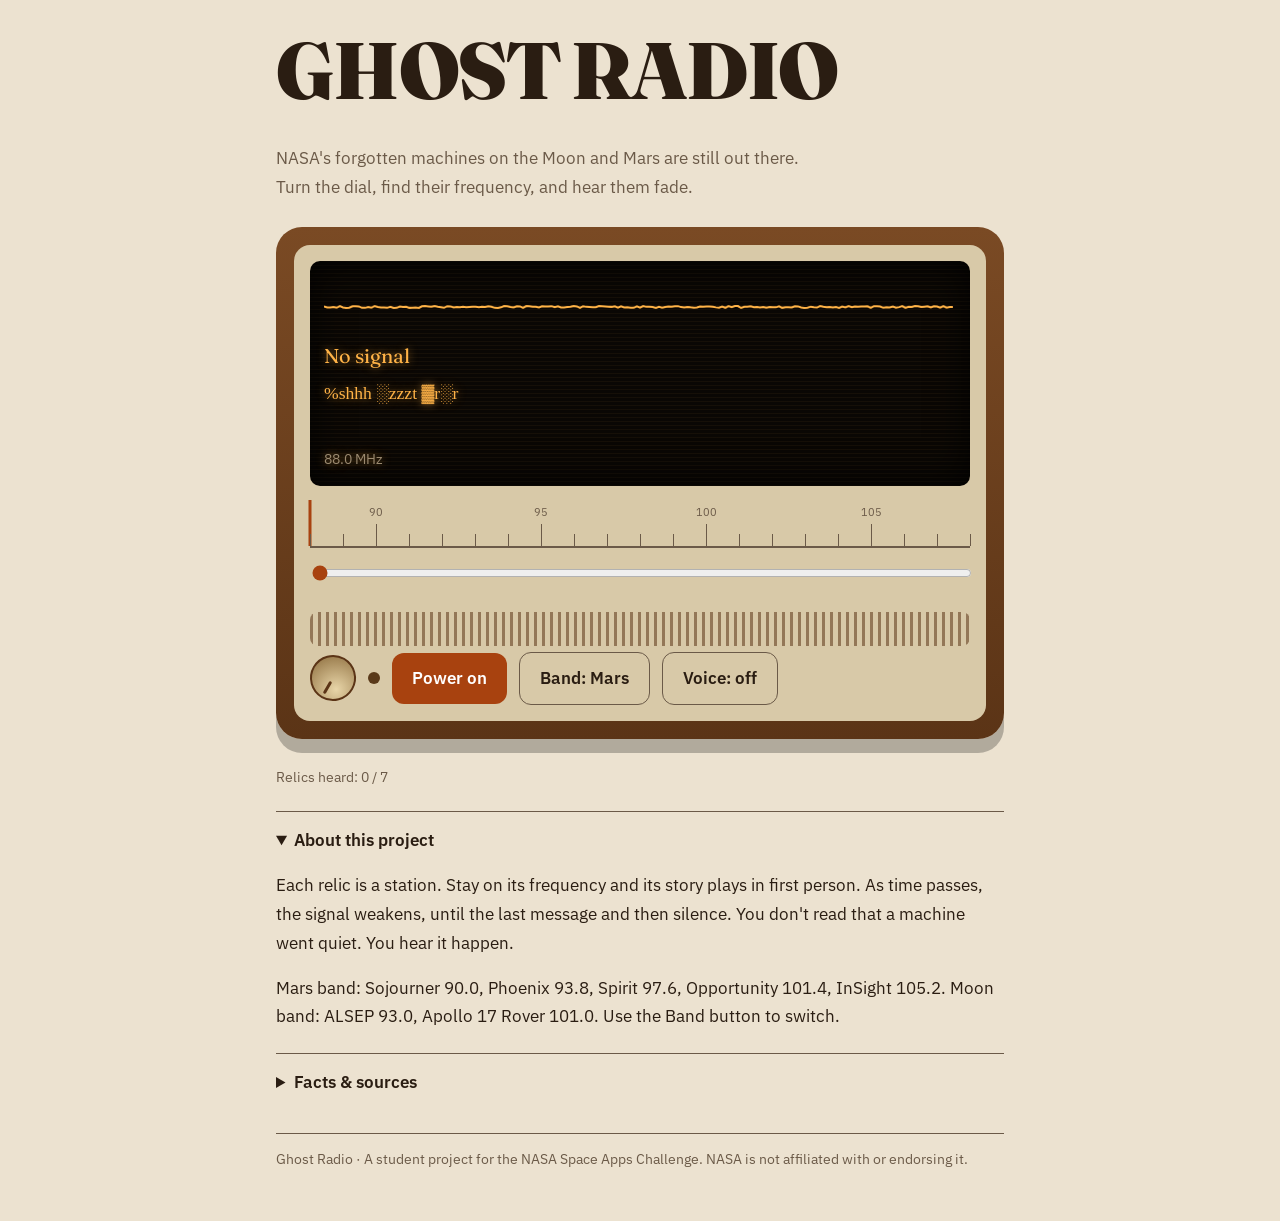
==== ghostradio.html @ b95697f8 "Add files via upload" ====
<!DOCTYPE html>
<html lang="en">
<head>
<meta charset="utf-8">
<meta name="viewport" content="width=device-width, initial-scale=1, viewport-fit=cover">
<title>GHOST RADIO | Abandoned but not Forgotten</title>
<link href="https://fonts.googleapis.com/css2?family=Fraunces:wght@600;900&family=IBM+Plex+Sans:wght@400;600&display=swap" rel="stylesheet">
<style>
:root{--bg:#ece2d0;--wood:#7a4a24;--wood2:#5b3416;--panel:#d8c9a8;--ink:#2a1d12;--dim:#6b5a48;--acc:#a8420f;--scr:#0a0704;--glow:#ffb347;box-sizing:border-box;padding-top:env(safe-area-inset-top,0px);padding-bottom:env(safe-area-inset-bottom,0px)}
@media (prefers-color-scheme:dark){:root:not([data-theme="light"]){--bg:#0d0906;--wood:#4a2b12;--wood2:#2f1a09;--panel:#2a1f14;--ink:#f1e5d0;--dim:#a2907a;--acc:#ff9a4d}}
*{box-sizing:border-box}html{scroll-behavior:smooth}
body{margin:0;background:var(--bg);color:var(--ink);font:400 1.05rem/1.7 'IBM Plex Sans',system-ui,sans-serif}
h1,h2{font-family:Fraunces,Georgia,serif;line-height:1.05;margin:0 0 .4em}
main{max-width:760px;margin:0 auto;padding:28px 16px 50px}
h1{font-size:clamp(2.6rem,10vw,5rem);font-weight:900;letter-spacing:-.02em}
.lead{color:var(--dim);max-width:560px}
.radio{margin:26px 0;background:linear-gradient(var(--wood),var(--wood2));border-radius:26px;padding:18px;box-shadow:0 14px 0 rgba(0,0,0,.25)}
.face{background:var(--panel);border-radius:16px;padding:16px}
.scr{background:repeating-linear-gradient(0deg,rgba(255,179,71,.05) 0 1px,transparent 1px 4px),var(--scr);color:var(--glow);border-radius:10px;padding:14px;min-height:210px;text-shadow:0 0 8px rgba(255,179,71,.55);box-shadow:inset 0 0 40px rgba(0,0,0,.9)}
#rt{transition:filter .25s}
.grille{height:34px;margin-top:12px;border-radius:8px;background:repeating-linear-gradient(90deg,var(--wood2) 0 3px,transparent 3px 8px);opacity:.55}
.knob{width:46px;height:46px;border-radius:50%;background:radial-gradient(circle at 30% 30%,#e8d5a8,#8a6a3a);border:2px solid var(--wood2);position:relative;transition:transform .1s;flex:none}
.knob::after{content:"";position:absolute;left:50%;top:3px;width:3px;height:14px;background:var(--wood2);transform:translateX(-50%);border-radius:2px}
.lamp{width:12px;height:12px;border-radius:50%;background:#5a3a1a;flex:none}
.lamp.on{background:var(--glow);box-shadow:0 0 12px var(--glow)}
canvas{width:100%;height:64px;display:block}
#rn{font-family:Fraunces,serif;font-size:1.25rem;min-height:1.6em}
#rt{font-family:Georgia,serif;font-size:1.1rem;min-height:3.6em;margin:6px 0}
#rm{font-size:.85rem;color:#9b8a70}
.scale{position:relative;margin-top:16px;height:46px;border-bottom:2px solid var(--dim);direction:ltr}
.scale i{position:absolute;bottom:0;width:1px;height:12px;background:var(--dim)}
.scale i.b{height:22px}
.scale span{position:absolute;bottom:24px;transform:translateX(-50%);font-size:.7rem;color:var(--dim)}
#needle{position:absolute;bottom:0;width:3px;height:46px;background:var(--acc);transform:translateX(-50%)}
input[type=range]{width:100%;direction:ltr;accent-color:var(--acc);height:38px;margin-top:6px}
.row{display:flex;gap:12px;align-items:center;flex-wrap:wrap;margin-top:6px}
button{font:inherit;font-weight:600;background:var(--acc);color:#fff;border:0;border-radius:12px;padding:11px 20px;cursor:pointer;min-height:44px}
button.ghost{background:transparent;color:var(--ink);border:1px solid var(--dim)}
:focus-visible{outline:3px solid var(--glow);outline-offset:2px}
#hint{color:var(--dim);font-size:.9rem}
.end{display:none;border:1px solid var(--acc);border-radius:12px;padding:18px;margin:10px 0}
.end h2{font-size:1.5rem;color:var(--acc)}
.end input{width:100%;padding:10px;border-radius:10px;border:1px solid var(--dim);background:var(--bg);color:var(--ink);font:inherit;margin:8px 0}
.prog{color:var(--dim);font-size:.9rem}
#log{margin:8px 0 0;padding-left:18px;color:var(--dim);font-size:.9rem}
details{margin-top:22px;border-top:1px solid var(--dim);padding-top:14px}
summary{cursor:pointer;font-weight:600}
footer{margin-top:36px;color:var(--dim);font-size:.85rem;border-top:1px solid var(--dim);padding-top:14px}
</style>
</head>
<body>
<main>
<h1>GHOST RADIO</h1>
<p class="lead">NASA's forgotten machines on the Moon and Mars are still out there. Turn the dial, find their frequency, and hear them fade.</p>

<div class="radio"><div class="face">
 <div class="scr">
  <canvas id="wave" width="600" height="64" aria-hidden="true"></canvas>
  <div id="rn" aria-live="polite">No signal</div>
  <div id="rt" aria-live="polite">Press power, then turn the dial slowly.</div>
  <div id="rm"></div>
 </div>
 <div class="scale" id="scale" aria-hidden="true"><div id="needle"></div></div>
 <input id="dial" type="range" min="880" max="1080" value="880" aria-label="Tuning dial">
 <div class="grille" aria-hidden="true"></div>
 <div class="row"><div class="knob" id="knob" aria-hidden="true"></div><span class="lamp" id="lamp" aria-hidden="true"></span><button id="pw">Power on</button><button class="ghost" id="bd">Band: Mars</button><button class="ghost" id="vo" aria-pressed="false">Voice: off</button><span id="hint"></span></div>
</div></div>

<div class="end" id="end" aria-live="polite">
 <h2 id="eT"></h2><p id="eS"></p><p><b id="eC"></b></p>
 <label for="msg">Send a signal back. Nobody will answer, but it will be sent.</label>
 <input id="msg" maxlength="80" placeholder="Write a short message">
 <button id="go">Send signal</button>
 <ul id="log"></ul>
</div>
<p class="prog" id="prog">Relics heard: 0 / 7</p>

<details open><summary>About this project</summary>
<p>Each relic is a station. Stay on its frequency and its story plays in first person. As time passes, the signal weakens, until the last message and then silence. You don't read that a machine went quiet. You hear it happen.</p>
<p>Mars band: Sojourner 90.0, Phoenix 93.8, Spirit 97.6, Opportunity 101.4, InSight 105.2. Moon band: ALSEP 93.0, Apollo 17 Rover 101.0. Use the Band button to switch.</p>
</details>
<details><summary>Facts &amp; sources</summary>
<p>Dates are based on NASA/JPL material. The spoken lines are creative first-person retellings, not real recordings. "My battery is low and it's getting dark" is a widely shared poetic paraphrase of Opportunity's final data, not a literal message.</p>
<p><a href="https://science.nasa.gov/mission/mer-opportunity/">Opportunity</a> · <a href="https://science.nasa.gov/mission/mer-spirit/">Spirit</a> · <a href="https://science.nasa.gov/mission/mars-pathfinder/">Pathfinder / Sojourner</a> · <a href="https://science.nasa.gov/mission/mars-phoenix/">Phoenix</a> · <a href="https://www.nasa.gov/missions/insight/nasa-retires-insight-mars-lander-mission-after-years-of-science/">InSight</a></p></details>
<footer>Ghost Radio · A student project for the NASA Space Apps Challenge. NASA is not affiliated with or endorsing it.</footer>
</main>
<script>
const $=id=>document.getElementById(id);
// ===== DATA: edit lines freely, verify facts on NASA sources =====
const ST=[
{b:"moon",f:930,n:"ALSEP · Moon",last:"1977-09-30",lines:["Moon, 1972. Astronauts set me up and walked away.","I listen to moonquakes and measure the Moon's heat.","Year after year, I send my data to Earth.","September 1977. They switched me off. Goodnight."],end:["Switched off: September 30, 1977","The Apollo science stations sent data for years before NASA shut them down."]},
{b:"moon",f:1010,n:"Apollo 17 Rover · Moon",last:"1972-12-14",lab:"Parked for",lines:["Moon, December 1972. I carried two astronauts across the valley.","They drove me hard, and I never broke down.","Now the last footsteps are leaving.","They parked me here for good. I am still facing the sky."],end:["Parked on the Moon: December 1972","Apollo 15, 16 and 17 each left an electric rover on the Moon on purpose."]},
{b:"mars",f:900,n:"Sojourner · Mars",last:"1997-09-27",lines:["Mars, July 1997. I am the first rover. I am small, but I move.","I touched a rock and measured it. Dust is everywhere.","The lander that talks to Earth has stopped answering.","Silence. I am still here."],end:["Last contact: September 27, 1997","Sojourner was the first wheeled rover to explore Mars."]},
{b:"mars",f:938,n:"Phoenix · Mars",last:"2008-11-02",lines:["Mars, May 2008. I landed near the north pole. It is so cold here.","I dug into the soil and found ice under my feet.","The sun is getting low. Winter is coming.","The polar night is here. Goodnight."],end:["Last contact: November 2, 2008","Phoenix studied ice-rich soil in the Martian Arctic."]},
{b:"mars",f:976,n:"Spirit · Mars",last:"2010-03-22",lines:["Mars, January 2004. Landing confirmed. I am awake.","I climbed the Columbia Hills. The view is endless.","My wheel is stuck in soft sand. I keep trying.","Winter is here. I can barely keep warm. Are you there?"],end:["Last contact: March 22, 2010","NASA ended its efforts to contact Spirit in 2011."]},
{b:"mars",f:1014,n:"Opportunity · Mars",last:"2018-06-10",lines:["Mars, January 2004. We landed. I will drive for 90 days.","Year 10. I have driven a marathon. I feel strong.","A great dust storm is covering the sky. The sun is fading.","My battery is low and it's getting dark."],end:["Last contact: June 10, 2018","Planned for 90 days, Opportunity worked for about 14 years."]},
{b:"mars",f:1052,n:"InSight · Mars",last:"2022-12-15",lines:["Mars, November 2018. I am here to listen to the planet.","I felt Mars shake. I heard its heartbeat.","Dust is covering my solar panels.","My power is almost gone. Goodnight."],end:["Last contact: December 2022","NASA retired InSight after it stopped communicating."]}];
let band="mars",ac,ng,on=false,voice=false,sig=0,cs=null,ix=0,tm=null,dead=false;const heard=new Set();
function audio(){ac=new(window.AudioContext||window.webkitAudioContext)();const n=ac.sampleRate*2,b=ac.createBuffer(1,n,ac.sampleRate),d=b.getChannelData(0);for(let i=0;i<n;i++)d[i]=Math.random()*2-1;
 const s=ac.createBufferSource();s.buffer=b;s.loop=true;const f=ac.createBiquadFilter();f.type="bandpass";f.frequency.value=2200;f.Q.value=.4;ng=ac.createGain();ng.gain.value=.2;s.connect(f).connect(ng).connect(ac.destination);s.start()}
function cor(t,p){const g="░▒▓#%?";let o="";for(const c of t)o+=(c!==" "&&Math.random()<p)?g[Math.random()*g.length|0]:c;return o}
function tts(t){if(!window.speechSynthesis)return;speechSynthesis.cancel();const u=new SpeechSynthesisUtterance(t);u.lang="en-US";u.rate=.85;u.pitch=.8;u.volume=Math.min(1,sig);speechSynthesis.speak(u)}
function say(t){if(!voice||sig<.5||!cs)return;try{speechSynthesis.cancel()}catch(e){}if(window._a)_a.pause();
 const key=cs.n.split(" ·")[0].toLowerCase().replace(/[^a-z0-9]+/g,"-");
 let done=0;const fb=()=>{if(!done){done=1;tts(t)}};
 const a=new Audio("audio/"+key+"-"+(ix+1)+".mp3");a.volume=Math.min(1,sig);window._a=a;a.onerror=fb;a.play().catch(fb)}
// dial scale
const sc=$("scale");for(let f=880;f<=1080;f+=10){const i=document.createElement("i");i.style.left=((f-880)/2)+"%";if(f%50===0){i.className="b";const s=document.createElement("span");s.style.left=i.style.left;s.textContent=f/10;sc.appendChild(s)}sc.appendChild(i)}
function tune(){
 const f=+$("dial").value;$("needle").style.left=((f-880)/2)+"%";$("knob").style.transform=`rotate(${(f-880)*1.5-150}deg)`;
 let b=null,bd=1e9;ST.forEach(s=>{if(s.b!==band)return;const d=Math.abs(s.f-f);if(d<bd){bd=d;b=s}});
 sig=dead?0:Math.max(0,1-bd/18);if(window._a)_a.volume=Math.min(1,sig);
 if(ac)ng.gain.setTargetAtTime(dead?0:.02+(1-sig)*.25,ac.currentTime,.05);
 if(dead)return;
 if(sig>.3){
  if(cs!==b){cs=b;ix=0;$("end").style.display="none";clearInterval(tm);tm=setInterval(adv,4800);say(b.lines[0])}
  $("rn").textContent=b.n;$("rt").style.filter=`blur(${((1-sig)*1.4).toFixed(1)}px)`;
  $("rt").textContent=cor(b.lines[ix],Math.min(.95,(1-sig)*1.1+ix/(b.lines.length-1)*.25));
  $("rm").textContent=(f/10).toFixed(1)+" MHz · signal "+Math.round(sig*100)+"%";
 }else{
  if(cs){speechSynthesis&&speechSynthesis.cancel();window._a&&_a.pause()}
  cs=null;clearInterval(tm);$("rt").style.filter="none";$("rn").textContent="No signal";$("rt").textContent=cor("kshhh fzzzt krrr",.2);$("rm").textContent=(f/10).toFixed(1)+" MHz";
 }
}
function adv(){
 if(!cs)return;
 if(ix<cs.lines.length-1){ix++;say(cs.lines[ix]);return}
 clearInterval(tm);const s=cs;
 setTimeout(()=>{if(cs!==s)return;dead=true;speechSynthesis&&speechSynthesis.cancel();
  $("rn").textContent="";$("rt").textContent="";$("rm").textContent="";
  setTimeout(()=>{dead=false;heard.add(s.n);$("prog").textContent="Relics heard: "+heard.size+" / "+ST.length+(heard.size===ST.length?"  ·  You heard them all.":"");
   $("eT").textContent=s.end[0];$("eS").textContent=s.end[1];$("end").style.display="block";cs=s;ix=s.lines.length-1;
   const c=()=>{let t=Math.floor((Date.now()-new Date(s.last+"T00:00:00Z"))/1000);const y=Math.floor(t/31557600);t-=y*31557600;const d=Math.floor(t/86400);t-=d*86400;const h=Math.floor(t/3600);t-=h*3600;const m=Math.floor(t/60);$("eC").textContent=`${s.lab||"Silent for"} ${y} years, ${d} days, ${h}h ${m}m`};c();
   $("end").scrollIntoView({behavior:"smooth",block:"nearest"});$("rn").textContent="";$("rt").textContent="…"+s.n.split(" ·")[0]+" has gone quiet.";cs=null},3600)},2200);
}
$("pw").onclick=()=>{if(!ac)audio();on=!on;$("lamp").classList.toggle("on",on);on?ac.resume():ac.suspend();$("pw").textContent=on?"Power off":"Power on";$("hint").textContent=on?"Turn the dial slowly.":"";$("rt").textContent=on?"Turn the dial slowly.":"Press power, then turn the dial slowly."};
$("vo").onclick=()=>{voice=!voice;$("vo").textContent="Voice: "+(voice?"on":"off");$("vo").setAttribute("aria-pressed",voice);if(!voice&&window.speechSynthesis)speechSynthesis.cancel()};
$("bd").onclick=()=>{band=band==="mars"?"moon":"mars";$("bd").textContent="Band: "+(band==="mars"?"Mars":"Moon");try{speechSynthesis.cancel()}catch(e){}if(window._a)_a.pause();cs=null;clearInterval(tm);dead=false;$("end").style.display="none";$("rn").textContent="No signal";tune()};
$("dial").oninput=tune;setInterval(tune,300);
$("go").onclick=()=>{const v=$("msg").value.trim();if(!v)return;const li=document.createElement("li");li.textContent="Sent: “"+v+"”";$("log").prepend(li);$("msg").value=""};
(function w(t){const c=$("wave"),x=c.getContext("2d");x.clearRect(0,0,600,64);x.strokeStyle="#ffb347";x.lineWidth=2;x.beginPath();
 for(let i=0;i<600;i+=3){const y=32+(Math.random()-.5)*(dead||!on?2:(1-sig)*55+4)+(dead||!on?0:Math.sin(i*.04+t*.008)*sig*20);i?x.lineTo(i,y):x.moveTo(i,y)}x.stroke();requestAnimationFrame(w)})(0);
tune();
</script>
</body>
</html>
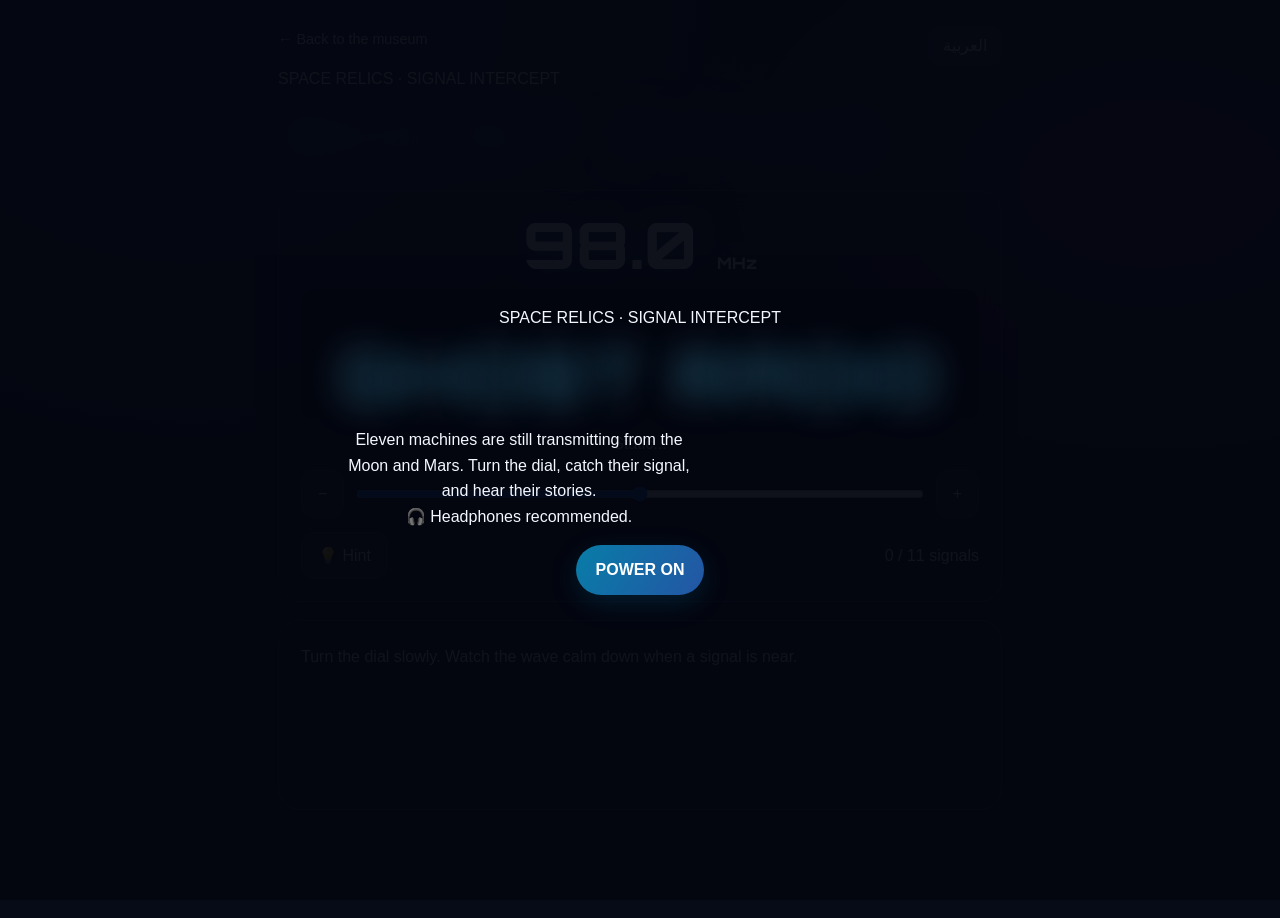
==== commit 3937f35f: "ghostradio.html" ====
--- a/ghostradio.html
+++ b/ghostradio.html
@@ -1,146 +1,86 @@
 <!DOCTYPE html>
 <html lang="en">
 <head>
-<meta charset="utf-8">
-<meta name="viewport" content="width=device-width, initial-scale=1, viewport-fit=cover">
-<title>GHOST RADIO | Abandoned but not Forgotten</title>
-<link href="https://fonts.googleapis.com/css2?family=Fraunces:wght@600;900&family=IBM+Plex+Sans:wght@400;600&display=swap" rel="stylesheet">
+<meta charset="UTF-8">
+<meta name="viewport" content="width=device-width, initial-scale=1.0">
+<meta name="description" content="Space Relics: an interactive museum and radio for the machines NASA left on the Moon and Mars.">
+<meta name="theme-color" content="#04060f">
+<link rel="icon" href="data:image/svg+xml,%3Csvg xmlns=%27http://www.w3.org/2000/svg%27 viewBox=%270 0 100 100%27%3E%3Ctext y=%2790%27 font-size=%2790%27%3E🌕%3C/text%3E%3C/svg%3E">
+<title>GHOST RADIO | Space Relics</title>
+<link rel="stylesheet" href="https://fonts.googleapis.com/css2?family=Orbitron:wght@600;800&family=Space+Grotesk:wght@400;500;700&family=Tajawal:wght@400;500;700&display=swap">
+<link rel="stylesheet" href="style.css">
 <style>
-:root{--bg:#ece2d0;--wood:#7a4a24;--wood2:#5b3416;--panel:#d8c9a8;--ink:#2a1d12;--dim:#6b5a48;--acc:#a8420f;--scr:#0a0704;--glow:#ffb347;box-sizing:border-box;padding-top:env(safe-area-inset-top,0px);padding-bottom:env(safe-area-inset-bottom,0px)}
-@media (prefers-color-scheme:dark){:root:not([data-theme="light"]){--bg:#0d0906;--wood:#4a2b12;--wood2:#2f1a09;--panel:#2a1f14;--ink:#f1e5d0;--dim:#a2907a;--acc:#ff9a4d}}
-*{box-sizing:border-box}html{scroll-behavior:smooth}
-body{margin:0;background:var(--bg);color:var(--ink);font:400 1.05rem/1.7 'IBM Plex Sans',system-ui,sans-serif}
-h1,h2{font-family:Fraunces,Georgia,serif;line-height:1.05;margin:0 0 .4em}
-main{max-width:760px;margin:0 auto;padding:28px 16px 50px}
-h1{font-size:clamp(2.6rem,10vw,5rem);font-weight:900;letter-spacing:-.02em}
-.lead{color:var(--dim);max-width:560px}
-.radio{margin:26px 0;background:linear-gradient(var(--wood),var(--wood2));border-radius:26px;padding:18px;box-shadow:0 14px 0 rgba(0,0,0,.25)}
-.face{background:var(--panel);border-radius:16px;padding:16px}
-.scr{background:repeating-linear-gradient(0deg,rgba(255,179,71,.05) 0 1px,transparent 1px 4px),var(--scr);color:var(--glow);border-radius:10px;padding:14px;min-height:210px;text-shadow:0 0 8px rgba(255,179,71,.55);box-shadow:inset 0 0 40px rgba(0,0,0,.9)}
-#rt{transition:filter .25s}
-.grille{height:34px;margin-top:12px;border-radius:8px;background:repeating-linear-gradient(90deg,var(--wood2) 0 3px,transparent 3px 8px);opacity:.55}
-.knob{width:46px;height:46px;border-radius:50%;background:radial-gradient(circle at 30% 30%,#e8d5a8,#8a6a3a);border:2px solid var(--wood2);position:relative;transition:transform .1s;flex:none}
-.knob::after{content:"";position:absolute;left:50%;top:3px;width:3px;height:14px;background:var(--wood2);transform:translateX(-50%);border-radius:2px}
-.lamp{width:12px;height:12px;border-radius:50%;background:#5a3a1a;flex:none}
-.lamp.on{background:var(--glow);box-shadow:0 0 12px var(--glow)}
-canvas{width:100%;height:64px;display:block}
-#rn{font-family:Fraunces,serif;font-size:1.25rem;min-height:1.6em}
-#rt{font-family:Georgia,serif;font-size:1.1rem;min-height:3.6em;margin:6px 0}
-#rm{font-size:.85rem;color:#9b8a70}
-.scale{position:relative;margin-top:16px;height:46px;border-bottom:2px solid var(--dim);direction:ltr}
-.scale i{position:absolute;bottom:0;width:1px;height:12px;background:var(--dim)}
-.scale i.b{height:22px}
-.scale span{position:absolute;bottom:24px;transform:translateX(-50%);font-size:.7rem;color:var(--dim)}
-#needle{position:absolute;bottom:0;width:3px;height:46px;background:var(--acc);transform:translateX(-50%)}
-input[type=range]{width:100%;direction:ltr;accent-color:var(--acc);height:38px;margin-top:6px}
-.row{display:flex;gap:12px;align-items:center;flex-wrap:wrap;margin-top:6px}
-button{font:inherit;font-weight:600;background:var(--acc);color:#fff;border:0;border-radius:12px;padding:11px 20px;cursor:pointer;min-height:44px}
-button.ghost{background:transparent;color:var(--ink);border:1px solid var(--dim)}
-:focus-visible{outline:3px solid var(--glow);outline-offset:2px}
-#hint{color:var(--dim);font-size:.9rem}
-.end{display:none;border:1px solid var(--acc);border-radius:12px;padding:18px;margin:10px 0}
-.end h2{font-size:1.5rem;color:var(--acc)}
-.end input{width:100%;padding:10px;border-radius:10px;border:1px solid var(--dim);background:var(--bg);color:var(--ink);font:inherit;margin:8px 0}
-.prog{color:var(--dim);font-size:.9rem}
-#log{margin:8px 0 0;padding-left:18px;color:var(--dim);font-size:.9rem}
-details{margin-top:22px;border-top:1px solid var(--dim);padding-top:14px}
-summary{cursor:pointer;font-weight:600}
-footer{margin-top:36px;color:var(--dim);font-size:.85rem;border-top:1px solid var(--dim);padding-top:14px}
+.rw{max-width:760px;margin:auto;padding:26px 18px 90px}
+.back{color:var(--mut);text-decoration:none;font-size:.9rem}.back:hover{color:var(--cy)}
+h1.rt{font:800 clamp(2.4rem,9vw,4.4rem)/1 Orbitron,sans-serif;margin:10px 0 6px;background:var(--g);-webkit-background-clip:text;background-clip:text;color:transparent}
+.dev{margin-top:18px;padding:22px;border-radius:22px;background:var(--glass);border:1px solid var(--line);backdrop-filter:blur(10px)}
+#fr{font:800 clamp(2.6rem,10vw,4rem)/1 Orbitron,sans-serif;text-align:center;color:var(--cy);text-shadow:0 0 30px #5ee7ff66}
+#fr small{font-size:1rem;color:var(--mut)}
+#osc{width:100%;height:130px;display:block;margin:12px 0;border-radius:14px;background:#02050c}
+#st{text-align:center;color:var(--mut);min-height:24px}
+.row{display:flex;gap:10px;align-items:center;margin-top:14px}
+.row input{flex:1;height:36px;accent-color:var(--cy)}
+.b{padding:10px 16px;border-radius:12px;border:1px solid var(--line);background:#ffffff10;color:var(--ink);font-size:1rem}
+.b:hover{border-color:var(--cy);color:var(--cy)}
+#tx{min-height:190px;line-height:1.8}
+#tx h2{margin:0 0 6px;font:700 1.3rem Orbitron,sans-serif;color:var(--cy)}
+#tx .q{border-left:3px solid var(--cy);padding:10px 14px;background:#5ee7ff10;border-radius:0 12px 12px 0;min-height:70px}
+.chips{display:flex;flex-wrap:wrap;gap:8px;margin-top:18px}
+.chip{padding:6px 12px;border-radius:99px;font-size:.78rem;border:1px solid var(--line);color:var(--mut)}
+.chip.on{background:var(--cy);color:#04101a;font-weight:700;border-color:var(--cy)}
+.done{margin-top:18px;padding:20px;border-radius:18px;text-align:center;background:linear-gradient(120deg,#5ee7ff18,#a78bfa18,#ff9a4d18);border:1px solid var(--line)}
+#ov{position:fixed;inset:0;z-index:99;display:grid;place-items:center;text-align:center;padding:24px;background:#04060ff2}
+#ov p{color:var(--mut);max-width:360px}
 </style>
 </head>
 <body>
-<main>
-<h1>GHOST RADIO</h1>
-<p class="lead">NASA's forgotten machines on the Moon and Mars are still out there. Turn the dial, find their frequency, and hear them fade.</p>
-
-<div class="radio"><div class="face">
- <div class="scr">
-  <canvas id="wave" width="600" height="64" aria-hidden="true"></canvas>
-  <div id="rn" aria-live="polite">No signal</div>
-  <div id="rt" aria-live="polite">Press power, then turn the dial slowly.</div>
-  <div id="rm"></div>
+<div id="ov"><div><div class="kick">SPACE RELICS · SIGNAL INTERCEPT</div><h1 class="rt">GHOST RADIO</h1><p>Eleven machines are still transmitting from the Moon and Mars. Turn the dial, catch their signal, and hear their stories.<br>🎧 Headphones recommended.</p><button class="btn" id="go" style="border:0;cursor:pointer">POWER ON</button></div></div>
+<main class="rw">
+ <a class="back" href="index.html">← Back to the museum</a> <button class="lgb b" style="float:right;padding:6px 14px">العربية</button>
+ <div class="kick" style="margin-top:14px">SPACE RELICS · SIGNAL INTERCEPT</div>
+ <h1 class="rt">GHOST RADIO</h1>
+ <div class="dev">
+  <div id="fr">98.0 <small>MHz</small></div>
+  <canvas id="osc"></canvas>
+  <div id="st">Static...</div>
+  <div class="row"><button class="b" id="dn">−</button><input type="range" id="sl" min="880" max="1080" value="980"><button class="b" id="up">+</button></div>
+  <div class="row" style="justify-content:space-between"><button class="b" id="hint">💡 Hint</button><span id="cnt" style="color:var(--mut)">0 / 11 signals</span></div>
  </div>
- <div class="scale" id="scale" aria-hidden="true"><div id="needle"></div></div>
- <input id="dial" type="range" min="880" max="1080" value="880" aria-label="Tuning dial">
- <div class="grille" aria-hidden="true"></div>
- <div class="row"><div class="knob" id="knob" aria-hidden="true"></div><span class="lamp" id="lamp" aria-hidden="true"></span><button id="pw">Power on</button><button class="ghost" id="bd">Band: Mars</button><button class="ghost" id="vo" aria-pressed="false">Voice: off</button><span id="hint"></span></div>
-</div></div>
-
-<div class="end" id="end" aria-live="polite">
- <h2 id="eT"></h2><p id="eS"></p><p><b id="eC"></b></p>
- <label for="msg">Send a signal back. Nobody will answer, but it will be sent.</label>
- <input id="msg" maxlength="80" placeholder="Write a short message">
- <button id="go">Send signal</button>
- <ul id="log"></ul>
-</div>
-<p class="prog" id="prog">Relics heard: 0 / 7</p>
-
-<details open><summary>About this project</summary>
-<p>Each relic is a station. Stay on its frequency and its story plays in first person. As time passes, the signal weakens, until the last message and then silence. You don't read that a machine went quiet. You hear it happen.</p>
-<p>Mars band: Sojourner 90.0, Phoenix 93.8, Spirit 97.6, Opportunity 101.4, InSight 105.2. Moon band: ALSEP 93.0, Apollo 17 Rover 101.0. Use the Band button to switch.</p>
-</details>
-<details><summary>Facts &amp; sources</summary>
-<p>Dates are based on NASA/JPL material. The spoken lines are creative first-person retellings, not real recordings. "My battery is low and it's getting dark" is a widely shared poetic paraphrase of Opportunity's final data, not a literal message.</p>
-<p><a href="https://science.nasa.gov/mission/mer-opportunity/">Opportunity</a> · <a href="https://science.nasa.gov/mission/mer-spirit/">Spirit</a> · <a href="https://science.nasa.gov/mission/mars-pathfinder/">Pathfinder / Sojourner</a> · <a href="https://science.nasa.gov/mission/mars-phoenix/">Phoenix</a> · <a href="https://www.nasa.gov/missions/insight/nasa-retires-insight-mars-lander-mission-after-years-of-science/">InSight</a></p></details>
-<footer>Ghost Radio · A student project for the NASA Space Apps Challenge. NASA is not affiliated with or endorsing it.</footer>
+ <div class="dev" id="tx"><span style="color:var(--mut)">Turn the dial slowly. Watch the wave calm down when a signal is near.</span></div>
+ <div class="chips" id="ch"></div>
+ <div id="end"></div>
 </main>
+<script src="relics.js"></script>
+<script src="relics_ar.js"></script>
 <script>
-const $=id=>document.getElementById(id);
-// ===== DATA: edit lines freely, verify facts on NASA sources =====
-const ST=[
-{b:"moon",f:930,n:"ALSEP · Moon",last:"1977-09-30",lines:["Moon, 1972. Astronauts set me up and walked away.","I listen to moonquakes and measure the Moon's heat.","Year after year, I send my data to Earth.","September 1977. They switched me off. Goodnight."],end:["Switched off: September 30, 1977","The Apollo science stations sent data for years before NASA shut them down."]},
-{b:"moon",f:1010,n:"Apollo 17 Rover · Moon",last:"1972-12-14",lab:"Parked for",lines:["Moon, December 1972. I carried two astronauts across the valley.","They drove me hard, and I never broke down.","Now the last footsteps are leaving.","They parked me here for good. I am still facing the sky."],end:["Parked on the Moon: December 1972","Apollo 15, 16 and 17 each left an electric rover on the Moon on purpose."]},
-{b:"mars",f:900,n:"Sojourner · Mars",last:"1997-09-27",lines:["Mars, July 1997. I am the first rover. I am small, but I move.","I touched a rock and measured it. Dust is everywhere.","The lander that talks to Earth has stopped answering.","Silence. I am still here."],end:["Last contact: September 27, 1997","Sojourner was the first wheeled rover to explore Mars."]},
-{b:"mars",f:938,n:"Phoenix · Mars",last:"2008-11-02",lines:["Mars, May 2008. I landed near the north pole. It is so cold here.","I dug into the soil and found ice under my feet.","The sun is getting low. Winter is coming.","The polar night is here. Goodnight."],end:["Last contact: November 2, 2008","Phoenix studied ice-rich soil in the Martian Arctic."]},
-{b:"mars",f:976,n:"Spirit · Mars",last:"2010-03-22",lines:["Mars, January 2004. Landing confirmed. I am awake.","I climbed the Columbia Hills. The view is endless.","My wheel is stuck in soft sand. I keep trying.","Winter is here. I can barely keep warm. Are you there?"],end:["Last contact: March 22, 2010","NASA ended its efforts to contact Spirit in 2011."]},
-{b:"mars",f:1014,n:"Opportunity · Mars",last:"2018-06-10",lines:["Mars, January 2004. We landed. I will drive for 90 days.","Year 10. I have driven a marathon. I feel strong.","A great dust storm is covering the sky. The sun is fading.","My battery is low and it's getting dark."],end:["Last contact: June 10, 2018","Planned for 90 days, Opportunity worked for about 14 years."]},
-{b:"mars",f:1052,n:"InSight · Mars",last:"2022-12-15",lines:["Mars, November 2018. I am here to listen to the planet.","I felt Mars shake. I heard its heartbeat.","Dust is covering my solar panels.","My power is almost gone. Goodnight."],end:["Last contact: December 2022","NASA retired InSight after it stopped communicating."]}];
-let band="mars",ac,ng,on=false,voice=false,sig=0,cs=null,ix=0,tm=null,dead=false;const heard=new Set();
-function audio(){ac=new(window.AudioContext||window.webkitAudioContext)();const n=ac.sampleRate*2,b=ac.createBuffer(1,n,ac.sampleRate),d=b.getChannelData(0);for(let i=0;i<n;i++)d[i]=Math.random()*2-1;
- const s=ac.createBufferSource();s.buffer=b;s.loop=true;const f=ac.createBiquadFilter();f.type="bandpass";f.frequency.value=2200;f.Q.value=.4;ng=ac.createGain();ng.gain.value=.2;s.connect(f).connect(ng).connect(ac.destination);s.start()}
-function cor(t,p){const g="░▒▓#%?";let o="";for(const c of t)o+=(c!==" "&&Math.random()<p)?g[Math.random()*g.length|0]:c;return o}
-function tts(t){if(!window.speechSynthesis)return;speechSynthesis.cancel();const u=new SpeechSynthesisUtterance(t);u.lang="en-US";u.rate=.85;u.pitch=.8;u.volume=Math.min(1,sig);speechSynthesis.speak(u)}
-function say(t){if(!voice||sig<.5||!cs)return;try{speechSynthesis.cancel()}catch(e){}if(window._a)_a.pause();
- const key=cs.n.split(" ·")[0].toLowerCase().replace(/[^a-z0-9]+/g,"-");
- let done=0;const fb=()=>{if(!done){done=1;tts(t)}};
- const a=new Audio("audio/"+key+"-"+(ix+1)+".mp3");a.volume=Math.min(1,sig);window._a=a;a.onerror=fb;a.play().catch(fb)}
-// dial scale
-const sc=$("scale");for(let f=880;f<=1080;f+=10){const i=document.createElement("i");i.style.left=((f-880)/2)+"%";if(f%50===0){i.className="b";const s=document.createElement("span");s.style.left=i.style.left;s.textContent=f/10;sc.appendChild(s)}sc.appendChild(i)}
-function tune(){
- const f=+$("dial").value;$("needle").style.left=((f-880)/2)+"%";$("knob").style.transform=`rotate(${(f-880)*1.5-150}deg)`;
- let b=null,bd=1e9;ST.forEach(s=>{if(s.b!==band)return;const d=Math.abs(s.f-f);if(d<bd){bd=d;b=s}});
- sig=dead?0:Math.max(0,1-bd/18);if(window._a)_a.volume=Math.min(1,sig);
- if(ac)ng.gain.setTargetAtTime(dead?0:.02+(1-sig)*.25,ac.currentTime,.05);
- if(dead)return;
- if(sig>.3){
-  if(cs!==b){cs=b;ix=0;$("end").style.display="none";clearInterval(tm);tm=setInterval(adv,4800);say(b.lines[0])}
-  $("rn").textContent=b.n;$("rt").style.filter=`blur(${((1-sig)*1.4).toFixed(1)}px)`;
-  $("rt").textContent=cor(b.lines[ix],Math.min(.95,(1-sig)*1.1+ix/(b.lines.length-1)*.25));
-  $("rm").textContent=(f/10).toFixed(1)+" MHz · signal "+Math.round(sig*100)+"%";
- }else{
-  if(cs){speechSynthesis&&speechSynthesis.cancel();window._a&&_a.pause()}
-  cs=null;clearInterval(tm);$("rt").style.filter="none";$("rn").textContent="No signal";$("rt").textContent=cor("kshhh fzzzt krrr",.2);$("rm").textContent=(f/10).toFixed(1)+" MHz";
- }
-}
-function adv(){
- if(!cs)return;
- if(ix<cs.lines.length-1){ix++;say(cs.lines[ix]);return}
- clearInterval(tm);const s=cs;
- setTimeout(()=>{if(cs!==s)return;dead=true;speechSynthesis&&speechSynthesis.cancel();
-  $("rn").textContent="";$("rt").textContent="";$("rm").textContent="";
-  setTimeout(()=>{dead=false;heard.add(s.n);$("prog").textContent="Relics heard: "+heard.size+" / "+ST.length+(heard.size===ST.length?"  ·  You heard them all.":"");
-   $("eT").textContent=s.end[0];$("eS").textContent=s.end[1];$("end").style.display="block";cs=s;ix=s.lines.length-1;
-   const c=()=>{let t=Math.floor((Date.now()-new Date(s.last+"T00:00:00Z"))/1000);const y=Math.floor(t/31557600);t-=y*31557600;const d=Math.floor(t/86400);t-=d*86400;const h=Math.floor(t/3600);t-=h*3600;const m=Math.floor(t/60);$("eC").textContent=`${s.lab||"Silent for"} ${y} years, ${d} days, ${h}h ${m}m`};c();
-   $("end").scrollIntoView({behavior:"smooth",block:"nearest"});$("rn").textContent="";$("rt").textContent="…"+s.n.split(" ·")[0]+" has gone quiet.";cs=null},3600)},2200);
-}
-$("pw").onclick=()=>{if(!ac)audio();on=!on;$("lamp").classList.toggle("on",on);on?ac.resume():ac.suspend();$("pw").textContent=on?"Power off":"Power on";$("hint").textContent=on?"Turn the dial slowly.":"";$("rt").textContent=on?"Turn the dial slowly.":"Press power, then turn the dial slowly."};
-$("vo").onclick=()=>{voice=!voice;$("vo").textContent="Voice: "+(voice?"on":"off");$("vo").setAttribute("aria-pressed",voice);if(!voice&&window.speechSynthesis)speechSynthesis.cancel()};
-$("bd").onclick=()=>{band=band==="mars"?"moon":"mars";$("bd").textContent="Band: "+(band==="mars"?"Mars":"Moon");try{speechSynthesis.cancel()}catch(e){}if(window._a)_a.pause();cs=null;clearInterval(tm);dead=false;$("end").style.display="none";$("rn").textContent="No signal";tune()};
-$("dial").oninput=tune;setInterval(tune,300);
-$("go").onclick=()=>{const v=$("msg").value.trim();if(!v)return;const li=document.createElement("li");li.textContent="Sent: “"+v+"”";$("log").prepend(li);$("msg").value=""};
-(function w(t){const c=$("wave"),x=c.getContext("2d");x.clearRect(0,0,600,64);x.strokeStyle="#ffb347";x.lineWidth=2;x.beginPath();
- for(let i=0;i<600;i+=3){const y=32+(Math.random()-.5)*(dead||!on?2:(1-sig)*55+4)+(dead||!on?0:Math.sin(i*.04+t*.008)*sig*20);i?x.lineTo(i,y):x.moveTo(i,y)}x.stroke();requestAnimationFrame(w)})(0);
-tune();
+const $=s=>document.querySelector(s),found=new Set();let ctx,ng,hg,cur=-1,str=0,lock=false,tw;
+R.forEach((r,i)=>{const c=document.createElement("span");c.className="chip";c.id="c"+i;c.textContent="??? "+r.fr.toFixed(1);$("#ch").appendChild(c)});
+function audio(){ctx=new (window.AudioContext||window.webkitAudioContext)();const b=ctx.createBuffer(1,ctx.sampleRate*2,ctx.sampleRate),d=b.getChannelData(0);for(let i=0;i<d.length;i++)d[i]=Math.random()*2-1;
+const n=ctx.createBufferSource();n.buffer=b;n.loop=true;ng=ctx.createGain();ng.gain.value=.2;n.connect(ng).connect(ctx.destination);n.start();
+const o=ctx.createOscillator();o.frequency.value=196;hg=ctx.createGain();hg.gain.value=0;o.connect(hg).connect(ctx.destination);o.start()}
+function beep(){if(!ctx)return;const o=ctx.createOscillator(),g=ctx.createGain();o.frequency.value=880;g.gain.setValueAtTime(.08,ctx.currentTime);g.gain.exponentialRampToValueAtTime(.001,ctx.currentTime+.35);o.connect(g).connect(ctx.destination);o.start();o.stop(ctx.currentTime+.35)}
+function upd(){const f=$("#sl").value/10;$("#fr").innerHTML=f.toFixed(1)+" <small>MHz</small>";
+let bi=0,bd=99;R.forEach((r,i)=>{const d=Math.abs(f-r.fr);if(d<bd){bd=d;bi=i}});str=Math.max(0,1-bd/1.4);lock=bd<=.3;
+if(ng){ng.gain.value=lock?.015:.22*(1-str*.85);hg.gain.value=lock?.035:0}
+if(lock){$("#st").textContent=L("✅ Signal locked","✅ تم التقاط الإشارة");if(cur!==bi){cur=bi;beep();show(R[bi],bi)}}
+else{cur=-1;$("#st").textContent=str>.6?L("Strong signal nearby... fine tune","إشارة قوية قريبة... اضبط بدقة"):str>.25?L("A faint voice in the static...","صوت خافت وسط التشويش..."):L("Static...","تشويش...")}}
+function show(r0,i){const r=T(r0);$("#tx").innerHTML=`<h2>${r.e} ${r.n}</h2><div class="kick">${r.w.toUpperCase()} · ${r.y}</div>${fig(i)}<p class="q" id="qq"></p><p>${r.s}</p><button class="b" id="say">${L("🔊 Listen","🔊 استمع")}</button> <a class="b" href="index.html#archive" style="text-decoration:none;display:inline-block">${L("🏛️ See in museum","🏛️ شاهدها في المتحف")}</a>`;
+const t='"'+r.q+'"';let k=0;clearInterval(tw);tw=setInterval(()=>{$("#qq").textContent=t.slice(0,++k);if(k>=t.length)clearInterval(tw)},30);
+$("#say").onclick=()=>{const s=speechSynthesis;if(s.speaking){s.cancel();return}const u=new SpeechSynthesisUtterance(r.q+" "+r.s);u.lang=L("en-US","ar");u.rate=.95;s.speak(u)};
+found.add(i);try{localStorage.sr_found=JSON.stringify([...found])}catch(e){}const c=$("#c"+i);c.classList.add("on");c.textContent=r.n;$("#cnt").textContent=found.size+" / "+R.length+L(" signals"," إشارة");
+if(found.size===R.length)$("#end").innerHTML='<div class="done"><b>'+L("🌌 All signals recovered.","🌌 استعدنا كل الإشارات.")+'</b><br>'+L("Nothing here was truly forgotten.","لا شيء هنا نُسي حقًا.")+'<br><a class="btn" href="index.html#game" style="margin-top:14px">'+L("PLAY THE FINAL MISSION","العب المهمة الأخيرة")+'</a></div>'}
+$("#sl").oninput=upd;$("#up").onclick=()=>{$("#sl").value=+$("#sl").value+1;upd()};$("#dn").onclick=()=>{$("#sl").value=+$("#sl").value-1;upd()};
+$("#hint").onclick=()=>{const f=$("#sl").value/10,left=R.filter((r,i)=>!found.has(i));if(!left.length){$("#st").textContent=L("All signals collected 🎉","جمعت كل الإشارات 🎉");return}
+const n=left.reduce((a,b)=>Math.abs(b.fr-f)<Math.abs(a.fr-f)?b:a);$("#st").textContent=n.fr>f?L("💡 Try a higher frequency ▲","💡 جرّب تردّدًا أعلى ▲"):L("💡 Try a lower frequency ▼","💡 جرّب تردّدًا أقل ▼")};
+if(location.hash.length>1&&R[+location.hash.slice(1)])$("#sl").value=Math.round(R[+location.hash.slice(1)].fr*10);
+HEARD.forEach(i=>{if(R[i]){found.add(i);const c=$("#c"+i);c.classList.add("on");c.textContent=R[i].n}});$("#cnt").textContent=found.size+" / "+R.length+L(" signals"," إشارة");
+window.onLang=()=>{tr([["#ov p",["ما زالت إحدى عشرة آلة تبث من القمر والمريخ. أدر المؤشر والتقط إشاراتها واستمع إلى قصصها.<br>🎧 يُفضّل استخدام سماعات."]],["#go",["تشغيل"]],["#hint",["💡 تلميح"]],[".back",["← العودة إلى المتحف"]]]);$("#cnt").textContent=found.size+" / "+R.length+L(" signals"," إشارة");upd()};
+$("#go").onclick=()=>{audio();$("#ov").style.display="none";upd()};
+const cv=$("#osc"),x=cv.getContext("2d");
+(function L(t){const w=cv.width=cv.clientWidth*devicePixelRatio,h=cv.height=130*devicePixelRatio,m=h/2;x.clearRect(0,0,w,h);x.lineWidth=2*devicePixelRatio;x.strokeStyle=lock?"#ff9a4d":"#5ee7ff";x.shadowColor=x.strokeStyle;x.shadowBlur=12;x.beginPath();
+for(let i=0;i<w;i+=3){const sine=Math.sin(i*.02/devicePixelRatio+t*.006)*(.25+.55*str)*m*.8,noise=(Math.random()-.5)*m*1.5*(1-str)*(lock?.1:1);x.lineTo(i,m+sine*(lock?1.2:1)+noise)}
+x.stroke();requestAnimationFrame(L)})(0);
+setLang(lang);
 </script>
 </body>
 </html>
--- a/style.css
+++ b/style.css
@@ -0,0 +1,63 @@
+:root{--bg:#070b17;--panel:#101a2e;--panel2:#15233c;--cyan:#78dcff;--gold:#ffc978;--muted:#aab9d0;--white:#f4f7ff;--line:#293b5b}
+*{box-sizing:border-box}
+html{scroll-behavior:smooth}
+body{margin:0;background:radial-gradient(ellipse at 15% 0%,#172b50 0,transparent 38%),radial-gradient(ellipse at 90% 20%,#261b43 0,transparent 30%),var(--bg);color:var(--white);font-family:Arial,Helvetica,sans-serif;line-height:1.6}
+a{color:var(--cyan)}
+button{font:inherit;cursor:pointer}
+header{min-height:90vh;display:flex;align-items:center;justify-content:center;text-align:center;padding:70px 22px;position:relative;overflow:hidden}
+header:before,header:after{content:"";position:absolute;border:1px solid #7895c522;border-radius:50%;width:500px;height:500px;pointer-events:none}
+header:before{left:-260px;top:5%}header:after{right:-260px;bottom:-20%}
+.hero{max-width:900px;position:relative;z-index:1}
+.kicker{letter-spacing:5px;color:var(--cyan);font-size:.8rem;font-weight:bold}
+h1{font-size:clamp(3.2rem,10vw,7.5rem);line-height:.95;letter-spacing:4px;margin:18px 0;color:#d9f6ff;text-shadow:0 0 35px #54cfff55}
+.hero h2{font-size:clamp(1.2rem,3vw,2rem);margin:26px 0 10px}
+.hero p{color:var(--muted);max-width:650px;margin:0 auto 26px}
+.btn{border:1px solid #5bcfff;background:linear-gradient(120deg,#087da8,#2455a4);color:white;padding:12px 20px;border-radius:999px;font-weight:bold;display:inline-block;text-decoration:none;box-shadow:0 8px 28px #087da833}
+.btn.secondary{background:transparent;border-color:var(--line);box-shadow:none}
+nav{position:sticky;top:0;z-index:10;display:flex;gap:10px;justify-content:center;flex-wrap:wrap;padding:12px;background:#080e1deF;backdrop-filter:blur(12px);border-block:1px solid var(--line)}
+nav a{color:var(--white);text-decoration:none;font-size:.9rem;padding:7px 12px;border-radius:30px}
+nav a:hover{background:#1b3151}
+section{max-width:1180px;margin:auto;padding:65px 22px}
+.section-kicker{color:var(--cyan);letter-spacing:3px;font-size:.75rem;font-weight:bold}
+h2.section-title{font-size:clamp(2rem,5vw,3.4rem);line-height:1.1;margin:8px 0 14px}
+.lead{color:var(--muted);max-width:780px}
+.notice{border:1px solid #8b6b3c;background:#241e18;color:#ffe3b5;border-radius:14px;padding:16px 18px;margin:24px 0}
+.stats{display:grid;grid-template-columns:repeat(3,1fr);gap:12px;margin-top:30px}
+.stat{background:#101b30;border:1px solid var(--line);padding:18px;border-radius:14px}
+.stat strong{display:block;font-size:1.7rem;color:var(--cyan)}
+.filters{display:flex;gap:9px;flex-wrap:wrap;margin:25px 0}
+.filter{background:#101b30;border:1px solid var(--line);color:var(--white);border-radius:30px;padding:9px 15px}
+.filter.active,.filter:hover{background:#164a69;border-color:var(--cyan)}
+.grid{display:grid;grid-template-columns:repeat(auto-fit,minmax(255px,1fr));gap:18px}
+.card{background:linear-gradient(160deg,#15233b,#0d1628);border:1px solid var(--line);border-radius:18px;overflow:hidden;display:flex;flex-direction:column;transition:.2s}
+.card:hover{transform:translateY(-4px);border-color:#65cfff88}
+.art{height:165px;display:flex;align-items:center;justify-content:center;font-size:4.8rem;background:radial-gradient(circle at 50% 60%,#31517a,#111b31 68%);position:relative}
+.art small{position:absolute;bottom:10px;left:14px;color:#d4e9ff;font-size:.68rem;letter-spacing:2px}
+.card-body{padding:18px;display:flex;flex-direction:column;flex:1}
+.planet{font-size:.72rem;color:var(--gold);letter-spacing:2px;font-weight:bold}
+.card h3{font-size:1.3rem;margin:7px 0}
+.card p{color:var(--muted);font-size:.92rem;margin:0 0 16px}
+.card button{margin-top:auto;align-self:flex-start}
+.tag{display:inline-block;border:1px solid #355273;border-radius:20px;padding:3px 9px;font-size:.7rem;color:#b9eaff;margin:0 5px 8px 0}
+.timeline{border-left:2px solid #3b80a8;margin:25px 0 0 8px;padding-left:22px}
+.time-item{position:relative;margin:0 0 20px}
+.time-item:before{content:"";position:absolute;left:-29px;top:7px;width:11px;height:11px;border-radius:50%;background:var(--cyan);box-shadow:0 0 12px #78dcff}
+.time-item strong{color:var(--gold)}
+.detail{display:none;background:#0b1426;border:1px solid #3a5b80;border-radius:18px;padding:24px;margin:24px 0;scroll-margin-top:80px}
+.detail.open{display:block}
+.detail h3{font-size:2rem;margin:4px 0}
+.detail-grid{display:grid;grid-template-columns:1.2fr 1fr;gap:24px}
+.quote{font-size:1.1rem;color:#d6efff;border-left:3px solid var(--cyan);padding:12px 16px;background:#12213a;border-radius:0 12px 12px 0}
+.detail h4{color:var(--cyan);margin-bottom:6px}
+.detail p,.detail li{color:#c0cde0}
+.detail ul{padding-left:20px}
+.small{font-size:.8rem;color:var(--muted)}
+.compare{display:grid;grid-template-columns:repeat(auto-fit,minmax(230px,1fr));gap:15px}
+.compare article{background:var(--panel);border:1px solid var(--line);border-radius:15px;padding:18px}
+.compare h3{color:var(--cyan);margin-top:0}
+footer{padding:45px 22px;text-align:center;background:#080d19;border-top:1px solid var(--line);color:var(--muted)}
+footer strong{color:var(--cyan)}
+.source-list{display:grid;grid-template-columns:repeat(auto-fit,minmax(230px,1fr));gap:10px}
+.source-list a{display:block;background:#101b30;border:1px solid var(--line);padding:12px;border-radius:10px;text-decoration:none}
+.source-list a:hover{border-color:var(--cyan)}
+@media(max-width:700px){.stats{grid-template-columns:1fr}.detail-grid{grid-template-columns:1fr}header{min-height:75vh}section{padding:48px 17px}}
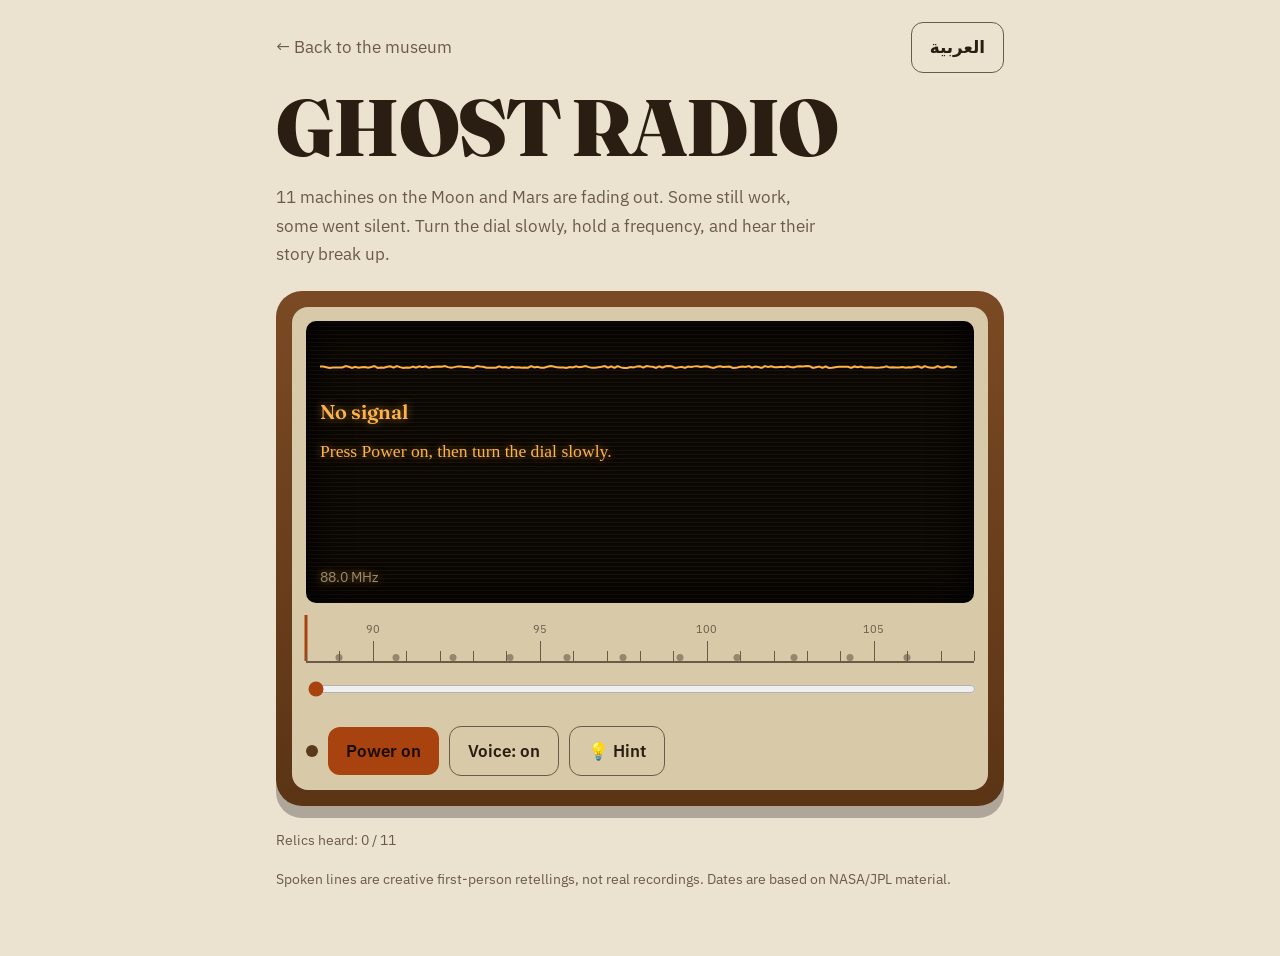
==== commit 1bbe1f09: "ghostradio.html" ====
--- a/ghostradio.html
+++ b/ghostradio.html
@@ -1,85 +1,131 @@
 <!DOCTYPE html>
 <html lang="en">
 <head>
-<meta charset="UTF-8">
-<meta name="viewport" content="width=device-width, initial-scale=1.0">
-<meta name="description" content="Space Relics: an interactive museum and radio for the machines NASA left on the Moon and Mars.">
-<meta name="theme-color" content="#04060f">
-<link rel="icon" href="data:image/svg+xml,%3Csvg xmlns=%27http://www.w3.org/2000/svg%27 viewBox=%270 0 100 100%27%3E%3Ctext y=%2790%27 font-size=%2790%27%3E🌕%3C/text%3E%3C/svg%3E">
+<meta charset="utf-8">
+<meta name="viewport" content="width=device-width, initial-scale=1, viewport-fit=cover">
 <title>GHOST RADIO | Space Relics</title>
-<link rel="stylesheet" href="https://fonts.googleapis.com/css2?family=Orbitron:wght@600;800&family=Space+Grotesk:wght@400;500;700&family=Tajawal:wght@400;500;700&display=swap">
-<link rel="stylesheet" href="style.css">
+<link href="https://fonts.googleapis.com/css2?family=Fraunces:wght@600;900&family=IBM+Plex+Sans:wght@400;600&family=Tajawal:wght@400;700&display=swap" rel="stylesheet">
 <style>
-.rw{max-width:760px;margin:auto;padding:26px 18px 90px}
-.back{color:var(--mut);text-decoration:none;font-size:.9rem}.back:hover{color:var(--cy)}
-h1.rt{font:800 clamp(2.4rem,9vw,4.4rem)/1 Orbitron,sans-serif;margin:10px 0 6px;background:var(--g);-webkit-background-clip:text;background-clip:text;color:transparent}
-.dev{margin-top:18px;padding:22px;border-radius:22px;background:var(--glass);border:1px solid var(--line);backdrop-filter:blur(10px)}
-#fr{font:800 clamp(2.6rem,10vw,4rem)/1 Orbitron,sans-serif;text-align:center;color:var(--cy);text-shadow:0 0 30px #5ee7ff66}
-#fr small{font-size:1rem;color:var(--mut)}
-#osc{width:100%;height:130px;display:block;margin:12px 0;border-radius:14px;background:#02050c}
-#st{text-align:center;color:var(--mut);min-height:24px}
-.row{display:flex;gap:10px;align-items:center;margin-top:14px}
-.row input{flex:1;height:36px;accent-color:var(--cy)}
-.b{padding:10px 16px;border-radius:12px;border:1px solid var(--line);background:#ffffff10;color:var(--ink);font-size:1rem}
-.b:hover{border-color:var(--cy);color:var(--cy)}
-#tx{min-height:190px;line-height:1.8}
-#tx h2{margin:0 0 6px;font:700 1.3rem Orbitron,sans-serif;color:var(--cy)}
-#tx .q{border-left:3px solid var(--cy);padding:10px 14px;background:#5ee7ff10;border-radius:0 12px 12px 0;min-height:70px}
-.chips{display:flex;flex-wrap:wrap;gap:8px;margin-top:18px}
-.chip{padding:6px 12px;border-radius:99px;font-size:.78rem;border:1px solid var(--line);color:var(--mut)}
-.chip.on{background:var(--cy);color:#04101a;font-weight:700;border-color:var(--cy)}
-.done{margin-top:18px;padding:20px;border-radius:18px;text-align:center;background:linear-gradient(120deg,#5ee7ff18,#a78bfa18,#ff9a4d18);border:1px solid var(--line)}
-#ov{position:fixed;inset:0;z-index:99;display:grid;place-items:center;text-align:center;padding:24px;background:#04060ff2}
-#ov p{color:var(--mut);max-width:360px}
+:root{--bg:#0d0906;--wood:#4a2b12;--wood2:#2f1a09;--panel:#2a1f14;--ink:#f1e5d0;--dim:#a2907a;--acc:#ff9a4d;--scr:#0a0704;--glow:#ffb347}
+@media(prefers-color-scheme:light){:root{--bg:#ece2d0;--wood:#7a4a24;--wood2:#5b3416;--panel:#d8c9a8;--ink:#2a1d12;--dim:#6b5a48;--acc:#a8420f}}
+*{box-sizing:border-box}
+body{margin:0;background:var(--bg);color:var(--ink);font:400 1.05rem/1.7 'IBM Plex Sans',system-ui,sans-serif;padding:env(safe-area-inset-top,0) 0 env(safe-area-inset-bottom,0)}
+[lang=ar] body,[lang=ar] button{font-family:Tajawal,system-ui,sans-serif}
+main{max-width:760px;margin:auto;padding:22px 16px 50px}
+h1{font:900 clamp(2.6rem,10vw,5rem)/1 Fraunces,Georgia,serif;letter-spacing:-.02em;margin:14px 0 8px}
+.lead{color:var(--dim);max-width:560px}
+.top{display:flex;justify-content:space-between;align-items:center}
+.top a{color:var(--dim);text-decoration:none}
+.radio{margin:22px 0;background:linear-gradient(var(--wood),var(--wood2));border-radius:26px;padding:16px;box-shadow:0 12px 0 #0004}
+.face{background:var(--panel);border-radius:16px;padding:14px}
+.scr{background:repeating-linear-gradient(0deg,#ffb34710 0 1px,transparent 1px 4px),var(--scr);color:var(--glow);border-radius:10px;padding:14px;min-height:260px;text-shadow:0 0 8px #ffb34788;box-shadow:inset 0 0 40px #000e}
+canvas{width:100%;height:64px;display:block}
+#rn{font:600 1.25rem Fraunces,serif;min-height:1.6em}
+#rt{font:1.1rem/1.7 Georgia,serif;min-height:7em;margin:6px 0;transition:filter .25s}
+#rm{font-size:.85rem;color:#9b8a70}
+.scale{position:relative;margin-top:14px;height:46px;border-bottom:2px solid var(--dim);direction:ltr}
+.scale i{position:absolute;bottom:0;width:1px;height:10px;background:var(--dim)}.scale i.b{height:20px}
+.scale span{position:absolute;bottom:22px;transform:translateX(-50%);font-size:.7rem;color:var(--dim)}
+.scale u{position:absolute;bottom:0;width:7px;height:7px;border-radius:50%;background:var(--dim);transform:translateX(-50%);opacity:.6;text-decoration:none}
+.scale u.h{background:var(--glow);opacity:1}
+#needle{position:absolute;bottom:0;width:3px;height:46px;background:var(--acc);transform:translateX(-50%)}
+input[type=range]{width:100%;direction:ltr;accent-color:var(--acc);height:40px;margin-top:6px}
+.row{display:flex;gap:10px;align-items:center;flex-wrap:wrap;margin-top:8px}
+button{font:inherit;font-weight:600;background:var(--acc);color:#1a0d00;border:0;border-radius:12px;padding:10px 18px;cursor:pointer;min-height:44px}
+button.ghost{background:transparent;color:var(--ink);border:1px solid var(--dim)}
+.lamp{width:12px;height:12px;border-radius:50%;background:#5a3a1a}.lamp.on{background:var(--glow);box-shadow:0 0 12px var(--glow)}
+:focus-visible{outline:3px solid var(--glow);outline-offset:2px}
+.end{display:none;border:1px solid var(--acc);border-radius:14px;padding:18px;margin:10px 0}
+.end h2{font:700 1.5rem Fraunces,serif;color:var(--acc);margin:0 0 6px}
+.end input{width:100%;padding:10px;border-radius:10px;border:1px solid var(--dim);background:var(--bg);color:var(--ink);font:inherit;margin:8px 0}
+.prog,#log{color:var(--dim);font-size:.9rem}
 </style>
 </head>
 <body>
-<div id="ov"><div><div class="kick">SPACE RELICS · SIGNAL INTERCEPT</div><h1 class="rt">GHOST RADIO</h1><p>Eleven machines are still transmitting from the Moon and Mars. Turn the dial, catch their signal, and hear their stories.<br>🎧 Headphones recommended.</p><button class="btn" id="go" style="border:0;cursor:pointer">POWER ON</button></div></div>
-<main class="rw">
- <a class="back" href="index.html">← Back to the museum</a> <button class="lgb b" style="float:right;padding:6px 14px">العربية</button>
- <div class="kick" style="margin-top:14px">SPACE RELICS · SIGNAL INTERCEPT</div>
- <h1 class="rt">GHOST RADIO</h1>
- <div class="dev">
-  <div id="fr">98.0 <small>MHz</small></div>
-  <canvas id="osc"></canvas>
-  <div id="st">Static...</div>
-  <div class="row"><button class="b" id="dn">−</button><input type="range" id="sl" min="880" max="1080" value="980"><button class="b" id="up">+</button></div>
-  <div class="row" style="justify-content:space-between"><button class="b" id="hint">💡 Hint</button><span id="cnt" style="color:var(--mut)">0 / 11 signals</span></div>
+<main>
+<div class="top"><a href="index.html" id="bk"></a><button class="ghost lgb"></button></div>
+<h1>GHOST RADIO</h1>
+<p class="lead" id="ld"></p>
+<div class="radio"><div class="face">
+ <div class="scr">
+  <canvas id="wave" width="600" height="64" aria-hidden="true"></canvas>
+  <div id="rn" aria-live="polite"></div>
+  <div id="rt" aria-live="polite"></div>
+  <div id="rm"></div>
  </div>
- <div class="dev" id="tx"><span style="color:var(--mut)">Turn the dial slowly. Watch the wave calm down when a signal is near.</span></div>
- <div class="chips" id="ch"></div>
- <div id="end"></div>
+ <div class="scale" id="scale" aria-hidden="true"><div id="needle"></div></div>
+ <input id="dial" type="range" min="880" max="1080" value="880" aria-label="Tuning dial">
+ <div class="row"><span class="lamp" id="lamp"></span><button id="pw"></button><button class="ghost" id="vo" aria-pressed="true"></button><button class="ghost" id="hb"></button></div>
+</div></div>
+<div class="end" id="end" aria-live="polite">
+ <h2 id="eT"></h2><p id="eS"></p><p><b id="eC"></b></p>
+ <label for="msg" id="lbl"></label>
+ <input id="msg" maxlength="80">
+ <button id="go"></button>
+ <ul id="log"></ul>
+</div>
+<p class="prog" id="prog"></p>
+<p class="prog" id="ft"></p>
 </main>
 <script src="relics.js"></script>
 <script src="relics_ar.js"></script>
 <script>
-const $=s=>document.querySelector(s),found=new Set();let ctx,ng,hg,cur=-1,str=0,lock=false,tw;
-R.forEach((r,i)=>{const c=document.createElement("span");c.className="chip";c.id="c"+i;c.textContent="??? "+r.fr.toFixed(1);$("#ch").appendChild(c)});
-function audio(){ctx=new (window.AudioContext||window.webkitAudioContext)();const b=ctx.createBuffer(1,ctx.sampleRate*2,ctx.sampleRate),d=b.getChannelData(0);for(let i=0;i<d.length;i++)d[i]=Math.random()*2-1;
-const n=ctx.createBufferSource();n.buffer=b;n.loop=true;ng=ctx.createGain();ng.gain.value=.2;n.connect(ng).connect(ctx.destination);n.start();
-const o=ctx.createOscillator();o.frequency.value=196;hg=ctx.createGain();hg.gain.value=0;o.connect(hg).connect(ctx.destination);o.start()}
-function beep(){if(!ctx)return;const o=ctx.createOscillator(),g=ctx.createGain();o.frequency.value=880;g.gain.setValueAtTime(.08,ctx.currentTime);g.gain.exponentialRampToValueAtTime(.001,ctx.currentTime+.35);o.connect(g).connect(ctx.destination);o.start();o.stop(ctx.currentTime+.35)}
-function upd(){const f=$("#sl").value/10;$("#fr").innerHTML=f.toFixed(1)+" <small>MHz</small>";
-let bi=0,bd=99;R.forEach((r,i)=>{const d=Math.abs(f-r.fr);if(d<bd){bd=d;bi=i}});str=Math.max(0,1-bd/1.4);lock=bd<=.3;
-if(ng){ng.gain.value=lock?.015:.22*(1-str*.85);hg.gain.value=lock?.035:0}
-if(lock){$("#st").textContent=L("✅ Signal locked","✅ تم التقاط الإشارة");if(cur!==bi){cur=bi;beep();show(R[bi],bi)}}
-else{cur=-1;$("#st").textContent=str>.6?L("Strong signal nearby... fine tune","إشارة قوية قريبة... اضبط بدقة"):str>.25?L("A faint voice in the static...","صوت خافت وسط التشويش..."):L("Static...","تشويش...")}}
-function show(r0,i){const r=T(r0);$("#tx").innerHTML=`<h2>${r.e} ${r.n}</h2><div class="kick">${r.w.toUpperCase()} · ${r.y}</div>${fig(i)}<p class="q" id="qq"></p><p>${r.s}</p><button class="b" id="say">${L("🔊 Listen","🔊 استمع")}</button> <a class="b" href="index.html#archive" style="text-decoration:none;display:inline-block">${L("🏛️ See in museum","🏛️ شاهدها في المتحف")}</a>`;
-const t='"'+r.q+'"';let k=0;clearInterval(tw);tw=setInterval(()=>{$("#qq").textContent=t.slice(0,++k);if(k>=t.length)clearInterval(tw)},30);
-$("#say").onclick=()=>{const s=speechSynthesis;if(s.speaking){s.cancel();return}const u=new SpeechSynthesisUtterance(r.q+" "+r.s);u.lang=L("en-US","ar");u.rate=.95;s.speak(u)};
-found.add(i);try{localStorage.sr_found=JSON.stringify([...found])}catch(e){}const c=$("#c"+i);c.classList.add("on");c.textContent=r.n;$("#cnt").textContent=found.size+" / "+R.length+L(" signals"," إشارة");
-if(found.size===R.length)$("#end").innerHTML='<div class="done"><b>'+L("🌌 All signals recovered.","🌌 استعدنا كل الإشارات.")+'</b><br>'+L("Nothing here was truly forgotten.","لا شيء هنا نُسي حقًا.")+'<br><a class="btn" href="index.html#game" style="margin-top:14px">'+L("PLAY THE FINAL MISSION","العب المهمة الأخيرة")+'</a></div>'}
-$("#sl").oninput=upd;$("#up").onclick=()=>{$("#sl").value=+$("#sl").value+1;upd()};$("#dn").onclick=()=>{$("#sl").value=+$("#sl").value-1;upd()};
-$("#hint").onclick=()=>{const f=$("#sl").value/10,left=R.filter((r,i)=>!found.has(i));if(!left.length){$("#st").textContent=L("All signals collected 🎉","جمعت كل الإشارات 🎉");return}
-const n=left.reduce((a,b)=>Math.abs(b.fr-f)<Math.abs(a.fr-f)?b:a);$("#st").textContent=n.fr>f?L("💡 Try a higher frequency ▲","💡 جرّب تردّدًا أعلى ▲"):L("💡 Try a lower frequency ▼","💡 جرّب تردّدًا أقل ▼")};
-if(location.hash.length>1&&R[+location.hash.slice(1)])$("#sl").value=Math.round(R[+location.hash.slice(1)].fr*10);
-HEARD.forEach(i=>{if(R[i]){found.add(i);const c=$("#c"+i);c.classList.add("on");c.textContent=R[i].n}});$("#cnt").textContent=found.size+" / "+R.length+L(" signals"," إشارة");
-window.onLang=()=>{tr([["#ov p",["ما زالت إحدى عشرة آلة تبث من القمر والمريخ. أدر المؤشر والتقط إشاراتها واستمع إلى قصصها.<br>🎧 يُفضّل استخدام سماعات."]],["#go",["تشغيل"]],["#hint",["💡 تلميح"]],[".back",["← العودة إلى المتحف"]]]);$("#cnt").textContent=found.size+" / "+R.length+L(" signals"," إشارة");upd()};
-$("#go").onclick=()=>{audio();$("#ov").style.display="none";upd()};
-const cv=$("#osc"),x=cv.getContext("2d");
-(function L(t){const w=cv.width=cv.clientWidth*devicePixelRatio,h=cv.height=130*devicePixelRatio,m=h/2;x.clearRect(0,0,w,h);x.lineWidth=2*devicePixelRatio;x.strokeStyle=lock?"#ff9a4d":"#5ee7ff";x.shadowColor=x.strokeStyle;x.shadowBlur=12;x.beginPath();
-for(let i=0;i<w;i+=3){const sine=Math.sin(i*.02/devicePixelRatio+t*.006)*(.25+.55*str)*m*.8,noise=(Math.random()-.5)*m*1.5*(1-str)*(lock?.1:1);x.lineTo(i,m+sine*(lock?1.2:1)+noise)}
-x.stroke();requestAnimationFrame(L)})(0);
+const $=id=>document.getElementById(id),N=R.length;
+const LAST={2:"1977-09-30",5:"1997-09-27",6:"2010-03-22",7:"2018-06-10",8:"2008-11-02",9:"2022-12-15",10:"2024-01-18"};
+let ac,ng,on=false,voice=true,sig=0,cs=-1,ix=0,tm=null,dead=false;const heard=new Set(HEARD);
+function audio(){ac=new(window.AudioContext||window.webkitAudioContext)();const n=ac.sampleRate*2,b=ac.createBuffer(1,n,ac.sampleRate),d=b.getChannelData(0);for(let i=0;i<n;i++)d[i]=Math.random()*2-1;
+ const s=ac.createBufferSource();s.buffer=b;s.loop=true;const f=ac.createBiquadFilter();f.type="bandpass";f.frequency.value=2200;f.Q.value=.4;ng=ac.createGain();ng.gain.value=.2;s.connect(f).connect(ng).connect(ac.destination);s.start()}
+const lines=i=>{const x=T(R[i]);return[x.q,...(x.s.match(/[^.]+\.?/g)||[]).slice(0,3).map(t=>t.trim())]};
+function cor(t,p){const g="░▒▓#%?";let o="";for(const c of t)o+=(c!==" "&&Math.random()<p)?g[Math.random()*g.length|0]:c;return o}
+function tts(t){if(!window.speechSynthesis)return;speechSynthesis.cancel();const u=new SpeechSynthesisUtterance(t);u.lang=L("en-US","ar-SA");u.rate=.85;u.pitch=.8;u.volume=Math.min(1,sig);speechSynthesis.speak(u)}
+function say(t){if(!voice||sig<.5||cs<0)return;try{speechSynthesis.cancel()}catch(e){}if(window._a)_a.pause();
+ if(lang!=="en"){tts(t);return}
+ const key=R[cs].n.split(" ")[0].toLowerCase().replace(/[^a-z0-9]+/g,"-");let done=0;const fb=()=>{if(!done){done=1;tts(t)}};
+ const a=new Audio("audio/"+key+"-"+(ix+1)+".mp3");a.volume=Math.min(1,sig);window._a=a;a.onerror=fb;a.play().catch(fb)}
+const sc=$("scale");for(let f=880;f<=1080;f+=10){const i=document.createElement("i");i.style.left=((f-880)/2)+"%";if(f%50===0){i.className="b";const s=document.createElement("span");s.style.left=i.style.left;s.textContent=f/10;sc.appendChild(s)}sc.appendChild(i)}
+R.forEach((r,i)=>{const u=document.createElement("u");u.id="d"+i;u.style.left=((r.fr*10-880)/2)+"%";sc.appendChild(u)});
+function mark(){R.forEach((r,i)=>$("d"+i).className=heard.has(i)?"h":"")}
+function tune(){
+ const f=+$("dial").value;$("needle").style.left=((f-880)/2)+"%";
+ if(!on){$("rn").textContent=L("No signal","لا توجد إشارة");$("rt").textContent=L("Press Power on, then turn the dial slowly.","اضغط تشغيل ثم حرّك المؤشر ببطء.");$("rm").textContent=(f/10).toFixed(1)+" MHz";return}
+ let b=-1,bd=1e9;R.forEach((r,i)=>{const d=Math.abs(r.fr*10-f);if(d<bd){bd=d;b=i}});
+ sig=dead?0:Math.max(0,1-bd/10);if(window._a)_a.volume=Math.min(1,sig);
+ if(ac)ng.gain.setTargetAtTime(dead?0:.02+(1-sig)*.25,ac.currentTime,.05);
+ if(dead)return;
+ if(sig>.3){
+  if(cs!==b){cs=b;ix=0;$("end").style.display="none";clearInterval(tm);tm=setInterval(adv,6500);say(lines(b)[0])}
+  const x=T(R[b]),ls=lines(b);$("rn").textContent=x.e+" "+x.n;$("rt").style.filter=`blur(${((1-sig)*1.4).toFixed(1)}px)`;
+  $("rt").textContent=cor(ls[ix],Math.min(.95,(1-sig)*1.1+ix/(ls.length-1)*.25));
+  $("rm").textContent=(f/10).toFixed(1)+" MHz · "+L("signal","الإشارة")+" "+Math.round(sig*100)+"%";
+ }else{
+  if(cs>=0){try{speechSynthesis.cancel()}catch(e){}window._a&&_a.pause()}
+  cs=-1;clearInterval(tm);$("rt").style.filter="none";$("rn").textContent=L("No signal","لا توجد إشارة");$("rt").textContent=cor("kshhh fzzzt krrr",.2);$("rm").textContent=(f/10).toFixed(1)+" MHz";
+ }
+}
+function adv(){
+ if(cs<0)return;const i=cs,ls=lines(i);
+ if(ix<ls.length-1){ix++;say(ls[ix]);return}
+ clearInterval(tm);
+ setTimeout(()=>{if(cs!==i)return;dead=true;try{speechSynthesis.cancel()}catch(e){}$("rn").textContent="";$("rt").textContent="";$("rm").textContent="";
+  setTimeout(()=>{dead=false;heard.add(i);try{localStorage.sr_found=JSON.stringify([...heard])}catch(e){}mark();ui();const x=T(R[i]);
+   $("eT").textContent=x.e+" "+x.g;$("eS").textContent=x.f.join(" · ");
+   if(LAST[i]){const c=()=>{let t=Math.floor((Date.now()-new Date(LAST[i]+"T00:00:00Z"))/1000);const y=Math.floor(t/31557600);t-=y*31557600;const d=Math.floor(t/86400);t-=d*86400;const h=Math.floor(t/3600);$("eC").textContent=L(`Silent for ${y} years, ${d} days, ${h} hours`,`صامتة منذ ${y} سنة و${d} يومًا و${h} ساعة`)};c()}else $("eC").textContent="";
+   $("end").style.display="block";$("end").scrollIntoView({behavior:"smooth",block:"nearest"});$("rn").textContent="";$("rt").textContent="…"+x.n+L(" has gone quiet."," صمتت.");cs=-1},3200)},2200)}
+$("pw").onclick=()=>{if(!ac)audio();on=!on;$("lamp").classList.toggle("on",on);on?ac.resume():ac.suspend();if(!on){try{speechSynthesis.cancel()}catch(e){}clearInterval(tm);cs=-1}ui()};
+$("vo").onclick=()=>{voice=!voice;if(!voice){try{speechSynthesis.cancel()}catch(e){}}ui()};
+$("hb").onclick=()=>{const f=$("dial").value/10,left=R.filter((r,i)=>!heard.has(i));if(!left.length){$("rm").textContent=L("You heard them all 🎉","سمعتها كلها 🎉");return}
+ const n=left.reduce((a,b)=>Math.abs(b.fr-f)<Math.abs(a.fr-f)?b:a);$("rm").textContent=n.fr>f?L("💡 Try a higher frequency ▲","💡 جرّب تردّدًا أعلى ▲"):L("💡 Try a lower frequency ▼","💡 جرّب تردّدًا أقل ▼")};
+$("dial").oninput=tune;setInterval(tune,300);
+$("go").onclick=()=>{const v=$("msg").value.trim();if(!v)return;const li=document.createElement("li");li.textContent=L("Sent: “","أُرسلت: «")+v+L("”","»");$("log").prepend(li);$("msg").value=""};
+function ui(){$("bk").textContent=L("← Back to the museum","← العودة إلى المتحف");
+ $("ld").textContent=L(`${N} machines on the Moon and Mars are fading out. Some still work, some went silent. Turn the dial slowly, hold a frequency, and hear their story break up.`,`${N} آلة على القمر والمريخ تخفت. بعضها ما زال يعمل وبعضها صمت. حرّك المؤشر ببطء وثبّت التردد واستمع إلى قصتها وهي تتلاشى.`);
+ $("pw").textContent=on?L("Power off","إيقاف"):L("Power on","تشغيل");$("vo").textContent=L("Voice: ","الصوت: ")+(voice?L("on","يعمل"):L("off","مغلق"));$("vo").setAttribute("aria-pressed",voice);$("hb").textContent=L("💡 Hint","💡 تلميح");
+ $("lbl").textContent=L("Send a signal back. Nobody will answer, but it will be sent.","أرسل إشارة. لن يرد أحد، لكنها ستُرسل.");$("msg").placeholder=L("Write a short message","اكتب رسالة قصيرة");$("go").textContent=L("Send signal","إرسال");
+ $("prog").textContent=L("Relics heard: ","آثار سمعتها: ")+heard.size+" / "+N+(heard.size===N?L("  ·  You heard them all."," · سمعتها كلها."):"");
+ $("ft").textContent=L("Spoken lines are creative first-person retellings, not real recordings. Dates are based on NASA/JPL material.","الجمل المنطوقة إعادة سرد إبداعية وليست تسجيلات حقيقية. التواريخ مبنية على مواد ناسا ومختبر الدفع النفاث.");tune()}
+window.onLang=ui;mark();
+(function w(t){const c=$("wave"),x=c.getContext("2d");x.clearRect(0,0,600,64);x.strokeStyle="#ffb347";x.lineWidth=2;x.beginPath();const q=dead||!on;
+ for(let i=0;i<600;i+=3){const y=32+(Math.random()-.5)*(q?2:(1-sig)*55+4)+(q?0:Math.sin(i*.04+t*.008)*sig*20);i?x.lineTo(i,y):x.moveTo(i,y)}x.stroke();requestAnimationFrame(w)})(0);
 setLang(lang);
 </script>
 </body>
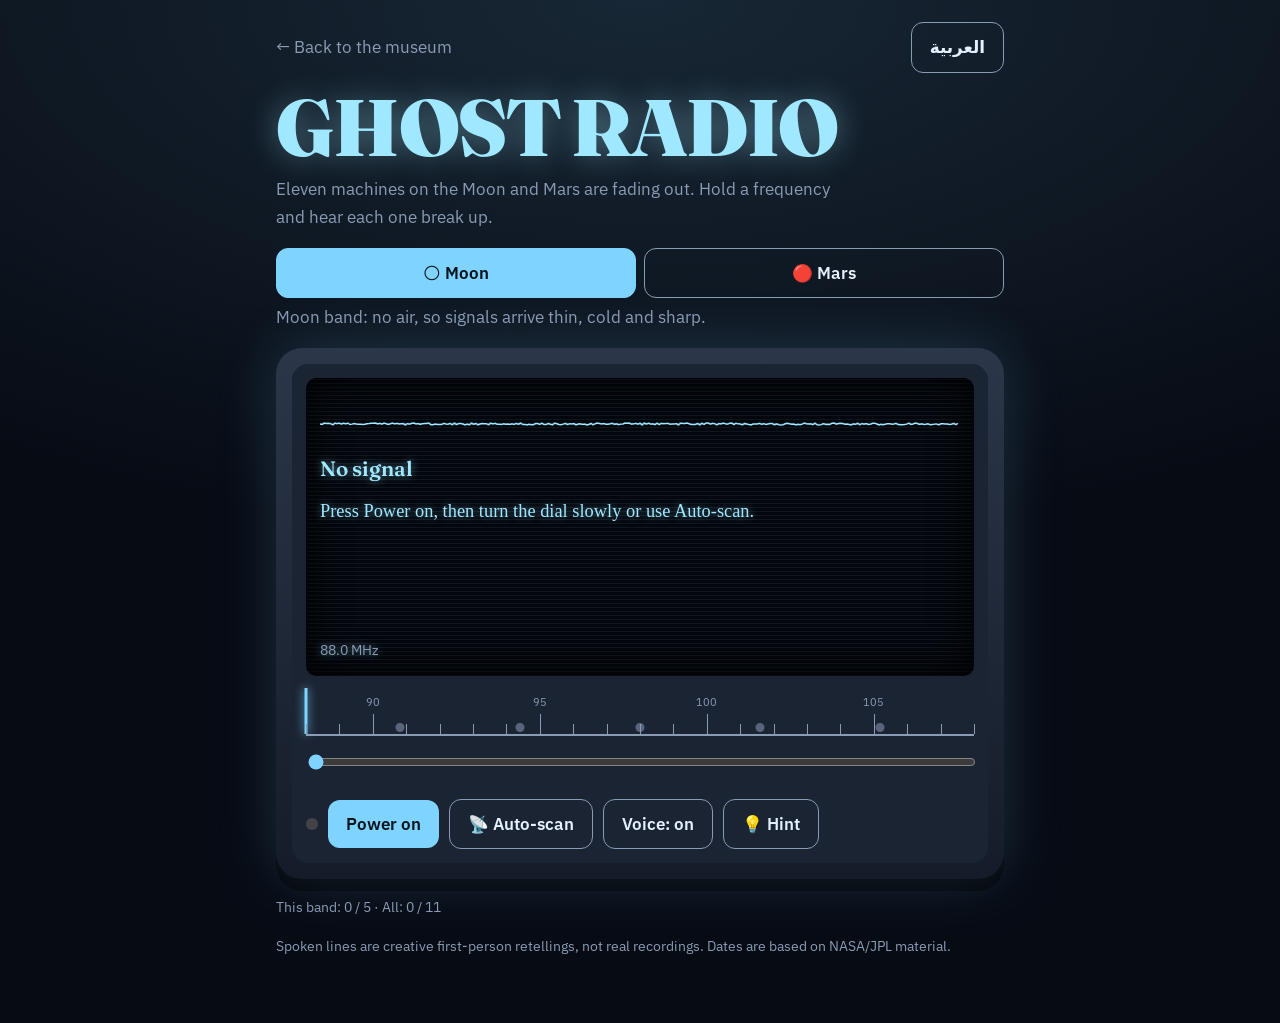
==== commit a359a275: "ghostradio.html" ====
--- a/ghostradio.html
+++ b/ghostradio.html
@@ -6,34 +6,36 @@
 <title>GHOST RADIO | Space Relics</title>
 <link href="https://fonts.googleapis.com/css2?family=Fraunces:wght@600;900&family=IBM+Plex+Sans:wght@400;600&family=Tajawal:wght@400;700&display=swap" rel="stylesheet">
 <style>
-:root{--bg:#0d0906;--wood:#4a2b12;--wood2:#2f1a09;--panel:#2a1f14;--ink:#f1e5d0;--dim:#a2907a;--acc:#ff9a4d;--scr:#0a0704;--glow:#ffb347}
-@media(prefers-color-scheme:light){:root{--bg:#ece2d0;--wood:#7a4a24;--wood2:#5b3416;--panel:#d8c9a8;--ink:#2a1d12;--dim:#6b5a48;--acc:#a8420f}}
+body{--bg:#070b14;--wood:#2b3648;--wood2:#151c29;--panel:#1b2433;--ink:#e6f1ff;--dim:#8a9bb5;--acc:#7fd4ff;--glow:#9fe8ff;--on:#06121c;--scr:#04070d}
+body[data-b=mars]{--bg:#140805;--wood:#6b2f14;--wood2:#3a170a;--panel:#2a160d;--ink:#ffe9d6;--dim:#b58f78;--acc:#ff7a3a;--glow:#ffb347;--on:#1a0800;--scr:#0a0503}
 *{box-sizing:border-box}
-body{margin:0;background:var(--bg);color:var(--ink);font:400 1.05rem/1.7 'IBM Plex Sans',system-ui,sans-serif;padding:env(safe-area-inset-top,0) 0 env(safe-area-inset-bottom,0)}
+body{margin:0;background:radial-gradient(90vw 60vh at 50% 0,color-mix(in srgb,var(--acc) 14%,transparent),transparent),var(--bg);color:var(--ink);font:400 1.05rem/1.7 'IBM Plex Sans',system-ui,sans-serif;padding:env(safe-area-inset-top,0) 0 env(safe-area-inset-bottom,0);transition:background .8s}
 [lang=ar] body,[lang=ar] button{font-family:Tajawal,system-ui,sans-serif}
 main{max-width:760px;margin:auto;padding:22px 16px 50px}
-h1{font:900 clamp(2.6rem,10vw,5rem)/1 Fraunces,Georgia,serif;letter-spacing:-.02em;margin:14px 0 8px}
-.lead{color:var(--dim);max-width:560px}
-.top{display:flex;justify-content:space-between;align-items:center}
-.top a{color:var(--dim);text-decoration:none}
-.radio{margin:22px 0;background:linear-gradient(var(--wood),var(--wood2));border-radius:26px;padding:16px;box-shadow:0 12px 0 #0004}
+h1{font:900 clamp(2.6rem,10vw,5rem)/1 Fraunces,Georgia,serif;letter-spacing:-.02em;margin:14px 0 8px;color:var(--glow);text-shadow:0 0 30px color-mix(in srgb,var(--glow) 40%,transparent);transition:color .8s}
+.lead{color:var(--dim);max-width:560px;margin:.3em 0}
+.top{display:flex;justify-content:space-between;align-items:center}.top a{color:var(--dim);text-decoration:none}
+.seg{display:flex;gap:8px;margin:16px 0 0}.seg button{flex:1;font-size:1.05rem}
+.radio{margin:16px 0;background:linear-gradient(var(--wood),var(--wood2));border-radius:26px;padding:16px;box-shadow:0 12px 0 #0005,0 0 60px color-mix(in srgb,var(--acc) 18%,transparent);transition:background .8s}
 .face{background:var(--panel);border-radius:16px;padding:14px}
-.scr{background:repeating-linear-gradient(0deg,#ffb34710 0 1px,transparent 1px 4px),var(--scr);color:var(--glow);border-radius:10px;padding:14px;min-height:260px;text-shadow:0 0 8px #ffb34788;box-shadow:inset 0 0 40px #000e}
+.scr{background:repeating-linear-gradient(0deg,color-mix(in srgb,var(--glow) 7%,transparent) 0 1px,transparent 1px 4px),var(--scr);color:var(--glow);border-radius:10px;padding:14px;min-height:270px;text-shadow:0 0 8px color-mix(in srgb,var(--glow) 55%,transparent);box-shadow:inset 0 0 40px #000e}
+.scr.lk{box-shadow:inset 0 0 40px #000e,0 0 24px color-mix(in srgb,var(--glow) 50%,transparent)}
 canvas{width:100%;height:64px;display:block}
-#rn{font:600 1.25rem Fraunces,serif;min-height:1.6em}
-#rt{font:1.1rem/1.7 Georgia,serif;min-height:7em;margin:6px 0;transition:filter .25s}
-#rm{font-size:.85rem;color:#9b8a70}
+#rn{font:600 1.3rem Fraunces,serif;min-height:1.6em}
+#rt{font:1.15rem/1.75 Georgia,serif;min-height:7.5em;margin:6px 0;transition:filter .25s}
+#rm{font-size:.85rem;color:var(--dim)}
 .scale{position:relative;margin-top:14px;height:46px;border-bottom:2px solid var(--dim);direction:ltr}
 .scale i{position:absolute;bottom:0;width:1px;height:10px;background:var(--dim)}.scale i.b{height:20px}
 .scale span{position:absolute;bottom:22px;transform:translateX(-50%);font-size:.7rem;color:var(--dim)}
-.scale u{position:absolute;bottom:0;width:7px;height:7px;border-radius:50%;background:var(--dim);transform:translateX(-50%);opacity:.6;text-decoration:none}
-.scale u.h{background:var(--glow);opacity:1}
-#needle{position:absolute;bottom:0;width:3px;height:46px;background:var(--acc);transform:translateX(-50%)}
+.scale u{position:absolute;bottom:2px;width:9px;height:9px;border-radius:50%;background:var(--dim);transform:translateX(-50%);opacity:.55}
+.scale u.h{background:var(--glow);opacity:1;box-shadow:0 0 10px var(--glow)}
+#needle{position:absolute;bottom:0;width:3px;height:46px;background:var(--acc);transform:translateX(-50%);box-shadow:0 0 10px var(--acc)}
 input[type=range]{width:100%;direction:ltr;accent-color:var(--acc);height:40px;margin-top:6px}
 .row{display:flex;gap:10px;align-items:center;flex-wrap:wrap;margin-top:8px}
-button{font:inherit;font-weight:600;background:var(--acc);color:#1a0d00;border:0;border-radius:12px;padding:10px 18px;cursor:pointer;min-height:44px}
+button{font:inherit;font-weight:600;background:var(--acc);color:var(--on);border:0;border-radius:12px;padding:10px 18px;cursor:pointer;min-height:44px}
 button.ghost{background:transparent;color:var(--ink);border:1px solid var(--dim)}
-.lamp{width:12px;height:12px;border-radius:50%;background:#5a3a1a}.lamp.on{background:var(--glow);box-shadow:0 0 12px var(--glow)}
+button.sel{background:var(--acc);color:var(--on);border-color:var(--acc)}
+.lamp{width:12px;height:12px;border-radius:50%;background:#444}.lamp.on{background:var(--glow);box-shadow:0 0 12px var(--glow)}
 :focus-visible{outline:3px solid var(--glow);outline-offset:2px}
 .end{display:none;border:1px solid var(--acc);border-radius:14px;padding:18px;margin:10px 0}
 .end h2{font:700 1.5rem Fraunces,serif;color:var(--acc);margin:0 0 6px}
@@ -41,13 +43,15 @@
 .prog,#log{color:var(--dim);font-size:.9rem}
 </style>
 </head>
-<body>
+<body data-b="moon">
 <main>
 <div class="top"><a href="index.html" id="bk"></a><button class="ghost lgb"></button></div>
 <h1>GHOST RADIO</h1>
 <p class="lead" id="ld"></p>
+<div class="seg"><button id="bM" class="ghost"></button><button id="bR" class="ghost"></button></div>
+<p class="lead" id="bl"></p>
 <div class="radio"><div class="face">
- <div class="scr">
+ <div class="scr" id="scr">
   <canvas id="wave" width="600" height="64" aria-hidden="true"></canvas>
   <div id="rn" aria-live="polite"></div>
   <div id="rt" aria-live="polite"></div>
@@ -55,7 +59,7 @@
  </div>
  <div class="scale" id="scale" aria-hidden="true"><div id="needle"></div></div>
  <input id="dial" type="range" min="880" max="1080" value="880" aria-label="Tuning dial">
- <div class="row"><span class="lamp" id="lamp"></span><button id="pw"></button><button class="ghost" id="vo" aria-pressed="true"></button><button class="ghost" id="hb"></button></div>
+ <div class="row"><span class="lamp" id="lamp"></span><button id="pw"></button><button class="ghost" id="sc"></button><button class="ghost" id="vo"></button><button class="ghost" id="hb"></button></div>
 </div></div>
 <div class="end" id="end" aria-live="polite">
  <h2 id="eT"></h2><p id="eS"></p><p><b id="eC"></b></p>
@@ -70,62 +74,76 @@
 <script src="relics.js"></script>
 <script src="relics_ar.js"></script>
 <script>
-const $=id=>document.getElementById(id),N=R.length;
+const $=id=>document.getElementById(id),BANDS=["Moon","Mars"],COL={Moon:"#9fe8ff",Mars:"#ffb347"};
 const LAST={2:"1977-09-30",5:"1997-09-27",6:"2010-03-22",7:"2018-06-10",8:"2008-11-02",9:"2022-12-15",10:"2024-01-18"};
-let ac,ng,on=false,voice=true,sig=0,cs=-1,ix=0,tm=null,dead=false;const heard=new Set(HEARD);
+let band="Moon",ac,ng,flt,lfo,lg,hum,hg,on=false,voice=true,sig=0,cs=-1,ix=0,tok=0,playing=false,dead=false,held=-1,scanT=null,tmo=null;const heard=new Set(HEARD);
+const BI={},FQ={};BANDS.forEach(b=>{BI[b]=R.map((r,i)=>i).filter(i=>R[i].w===b);BI[b].forEach((i,k)=>FQ[i]=+(89+(k+.5)*18/BI[b].length).toFixed(1))});
 function audio(){ac=new(window.AudioContext||window.webkitAudioContext)();const n=ac.sampleRate*2,b=ac.createBuffer(1,n,ac.sampleRate),d=b.getChannelData(0);for(let i=0;i<n;i++)d[i]=Math.random()*2-1;
- const s=ac.createBufferSource();s.buffer=b;s.loop=true;const f=ac.createBiquadFilter();f.type="bandpass";f.frequency.value=2200;f.Q.value=.4;ng=ac.createGain();ng.gain.value=.2;s.connect(f).connect(ng).connect(ac.destination);s.start()}
+ const s=ac.createBufferSource();s.buffer=b;s.loop=true;flt=ac.createBiquadFilter();flt.type="bandpass";ng=ac.createGain();ng.gain.value=.2;s.connect(flt).connect(ng).connect(ac.destination);s.start();
+ lfo=ac.createOscillator();lg=ac.createGain();lfo.connect(lg);lg.connect(flt.frequency);lfo.start();
+ hum=ac.createOscillator();hg=ac.createGain();hg.gain.value=0;hum.connect(hg).connect(ac.destination);hum.start();tone()}
+function tone(){if(!ac)return;const m=band==="Moon";flt.frequency.value=m?3400:800;flt.Q.value=m?1.3:.45;lfo.frequency.value=m?.05:.17;lg.gain.value=m?0:450;hum.frequency.value=m?330:96;hum.type=m?"sine":"triangle"}
+function beep(){if(!ac)return;const o=ac.createOscillator(),g=ac.createGain();o.frequency.value=band==="Moon"?1320:660;g.gain.setValueAtTime(.07,ac.currentTime);g.gain.exponentialRampToValueAtTime(.001,ac.currentTime+.3);o.connect(g).connect(ac.destination);o.start();o.stop(ac.currentTime+.3)}
 const lines=i=>{const x=T(R[i]);return[x.q,...(x.s.match(/[^.]+\.?/g)||[]).slice(0,3).map(t=>t.trim())]};
 function cor(t,p){const g="░▒▓#%?";let o="";for(const c of t)o+=(c!==" "&&Math.random()<p)?g[Math.random()*g.length|0]:c;return o}
-function tts(t){if(!window.speechSynthesis)return;speechSynthesis.cancel();const u=new SpeechSynthesisUtterance(t);u.lang=L("en-US","ar-SA");u.rate=.85;u.pitch=.8;u.volume=Math.min(1,sig);speechSynthesis.speak(u)}
-function say(t){if(!voice||sig<.5||cs<0)return;try{speechSynthesis.cancel()}catch(e){}if(window._a)_a.pause();
- if(lang!=="en"){tts(t);return}
- const key=R[cs].n.split(" ")[0].toLowerCase().replace(/[^a-z0-9]+/g,"-");let done=0;const fb=()=>{if(!done){done=1;tts(t)}};
- const a=new Audio("audio/"+key+"-"+(ix+1)+".mp3");a.volume=Math.min(1,sig);window._a=a;a.onerror=fb;a.play().catch(fb)}
+function pick(){const vs=speechSynthesis.getVoices(),c=vs.filter(v=>v.lang.toLowerCase().startsWith(lang==="ar"?"ar":"en"));return c.find(v=>/natural|neural|online/i.test(v.name)&&/guy|ryan|davis|male|david|hamed|naayf|tarik/i.test(v.name))||c.find(v=>/natural|neural|online|google/i.test(v.name))||c.find(v=>/male|david|daniel|mark/i.test(v.name))||c[0]}
+function stopAll(){tok++;playing=false;clearTimeout(tmo);try{speechSynthesis.cancel()}catch(e){}}
+function speak(t,done){const my=tok;let fin=false;const end=()=>{if(fin)return;fin=true;clearTimeout(tmo);setTimeout(()=>{if(my===tok)done()},900)};
+ if(!voice||!window.speechSynthesis){tmo=setTimeout(end,Math.max(4500,t.length*75));return}
+ speechSynthesis.cancel();const u=new SpeechSynthesisUtterance(t),v=pick();if(v)u.voice=v;u.lang=v?v.lang:L("en-US","ar-SA");u.rate=.9;u.pitch=band==="Moon"?.8:.92;u.volume=1;u.onend=end;u.onerror=end;speechSynthesis.speak(u);tmo=setTimeout(end,Math.max(9000,t.length*140))}
+function play(){if(playing)return;playing=true;const i=cs,my=++tok,ls=lines(i);
+ const go=()=>{if(my!==tok)return;speak(ls[ix],()=>{if(my!==tok)return;if(ix<ls.length-1){ix++;go()}else{playing=false;finish(i)}})};go()}
+function finish(i){dead=true;held=i;$("rn").textContent="";$("rt").textContent="";$("rm").textContent="";
+ setTimeout(()=>{dead=false;heard.add(i);try{localStorage.sr_found=JSON.stringify([...heard])}catch(e){}mark();ui();const x=T(R[i]);
+  $("eT").textContent=x.e+" "+x.g;$("eS").textContent=x.f.join(" · ");
+  if(LAST[i]){let t=Math.floor((Date.now()-new Date(LAST[i]+"T00:00:00Z"))/1000);const y=Math.floor(t/31557600);t-=y*31557600;const d=Math.floor(t/86400);t-=d*86400;const h=Math.floor(t/3600);$("eC").textContent=L(`Silent for ${y} years, ${d} days, ${h} hours`,`صامتة منذ ${y} سنة و${d} يومًا و${h} ساعة`)}else $("eC").textContent="";
+  $("end").style.display="block";$("end").scrollIntoView({behavior:"smooth",block:"nearest"});$("rt").textContent="…"+x.n+L(" has gone quiet."," صمتت.");cs=-1},2800)}
 const sc=$("scale");for(let f=880;f<=1080;f+=10){const i=document.createElement("i");i.style.left=((f-880)/2)+"%";if(f%50===0){i.className="b";const s=document.createElement("span");s.style.left=i.style.left;s.textContent=f/10;sc.appendChild(s)}sc.appendChild(i)}
-R.forEach((r,i)=>{const u=document.createElement("u");u.id="d"+i;u.style.left=((r.fr*10-880)/2)+"%";sc.appendChild(u)});
-function mark(){R.forEach((r,i)=>$("d"+i).className=heard.has(i)?"h":"")}
+function dots(){sc.querySelectorAll("u").forEach(u=>u.remove());BI[band].forEach(i=>{const u=document.createElement("u");u.id="d"+i;u.style.left=((FQ[i]*10-880)/2)+"%";sc.appendChild(u)});mark()}
+function mark(){BI[band].forEach(i=>{const u=$("d"+i);if(u)u.className=heard.has(i)?"h":""})}
+function setB(b){stopScan();stopAll();cs=-1;held=-1;dead=false;band=b;document.body.dataset.b=b.toLowerCase();$("end").style.display="none";tone();dots();ui()}
+function stopScan(){clearInterval(scanT);scanT=null}
 function tune(){
  const f=+$("dial").value;$("needle").style.left=((f-880)/2)+"%";
- if(!on){$("rn").textContent=L("No signal","لا توجد إشارة");$("rt").textContent=L("Press Power on, then turn the dial slowly.","اضغط تشغيل ثم حرّك المؤشر ببطء.");$("rm").textContent=(f/10).toFixed(1)+" MHz";return}
- let b=-1,bd=1e9;R.forEach((r,i)=>{const d=Math.abs(r.fr*10-f);if(d<bd){bd=d;b=i}});
- sig=dead?0:Math.max(0,1-bd/10);if(window._a)_a.volume=Math.min(1,sig);
- if(ac)ng.gain.setTargetAtTime(dead?0:.02+(1-sig)*.25,ac.currentTime,.05);
+ if(!on){$("rn").textContent=L("No signal","لا توجد إشارة");$("rt").textContent=L("Press Power on, then turn the dial slowly or use Auto-scan.","اضغط تشغيل ثم حرّك المؤشر ببطء أو استخدم المسح التلقائي.");$("rm").textContent=(f/10).toFixed(1)+" MHz";return}
+ let b=-1,bd=1e9;BI[band].forEach(i=>{const d=Math.abs(FQ[i]*10-f);if(d<bd){bd=d;b=i}});
+ sig=dead?0:Math.max(0,1-bd/12);
+ if(ac){ng.gain.setTargetAtTime(dead?0:.015+(1-sig)*.24,ac.currentTime,.05);hg.gain.setTargetAtTime(sig>.6&&!dead?.03:0,ac.currentTime,.1)}
+ $("scr").classList.toggle("lk",sig>.6&&!dead);
  if(dead)return;
  if(sig>.3){
-  if(cs!==b){cs=b;ix=0;$("end").style.display="none";clearInterval(tm);tm=setInterval(adv,6500);say(lines(b)[0])}
-  const x=T(R[b]),ls=lines(b);$("rn").textContent=x.e+" "+x.n;$("rt").style.filter=`blur(${((1-sig)*1.4).toFixed(1)}px)`;
-  $("rt").textContent=cor(ls[ix],Math.min(.95,(1-sig)*1.1+ix/(ls.length-1)*.25));
+  if(b===held)return;
+  if(cs!==b){stopAll();cs=b;ix=0;$("end").style.display="none";beep()}
+  const x=T(R[b]),ls=lines(b);$("rn").textContent=x.e+" "+x.n;$("rt").style.filter=`blur(${((1-sig)*1.1).toFixed(1)}px)`;
+  $("rt").textContent=cor(ls[ix],Math.min(.6,(1-sig)*.9+ix/(ls.length-1)*.12));
   $("rm").textContent=(f/10).toFixed(1)+" MHz · "+L("signal","الإشارة")+" "+Math.round(sig*100)+"%";
+  if(sig>.55&&!playing)play();
  }else{
-  if(cs>=0){try{speechSynthesis.cancel()}catch(e){}window._a&&_a.pause()}
-  cs=-1;clearInterval(tm);$("rt").style.filter="none";$("rn").textContent=L("No signal","لا توجد إشارة");$("rt").textContent=cor("kshhh fzzzt krrr",.2);$("rm").textContent=(f/10).toFixed(1)+" MHz";
+  held=-1;if(cs>=0){stopAll();cs=-1}
+  $("rt").style.filter="none";$("rn").textContent=L("No signal","لا توجد إشارة");$("rt").textContent=cor("kshhh fzzzt krrr",.2);$("rm").textContent=(f/10).toFixed(1)+" MHz";
  }
 }
-function adv(){
- if(cs<0)return;const i=cs,ls=lines(i);
- if(ix<ls.length-1){ix++;say(ls[ix]);return}
- clearInterval(tm);
- setTimeout(()=>{if(cs!==i)return;dead=true;try{speechSynthesis.cancel()}catch(e){}$("rn").textContent="";$("rt").textContent="";$("rm").textContent="";
-  setTimeout(()=>{dead=false;heard.add(i);try{localStorage.sr_found=JSON.stringify([...heard])}catch(e){}mark();ui();const x=T(R[i]);
-   $("eT").textContent=x.e+" "+x.g;$("eS").textContent=x.f.join(" · ");
-   if(LAST[i]){const c=()=>{let t=Math.floor((Date.now()-new Date(LAST[i]+"T00:00:00Z"))/1000);const y=Math.floor(t/31557600);t-=y*31557600;const d=Math.floor(t/86400);t-=d*86400;const h=Math.floor(t/3600);$("eC").textContent=L(`Silent for ${y} years, ${d} days, ${h} hours`,`صامتة منذ ${y} سنة و${d} يومًا و${h} ساعة`)};c()}else $("eC").textContent="";
-   $("end").style.display="block";$("end").scrollIntoView({behavior:"smooth",block:"nearest"});$("rn").textContent="";$("rt").textContent="…"+x.n+L(" has gone quiet."," صمتت.");cs=-1},3200)},2200)}
-$("pw").onclick=()=>{if(!ac)audio();on=!on;$("lamp").classList.toggle("on",on);on?ac.resume():ac.suspend();if(!on){try{speechSynthesis.cancel()}catch(e){}clearInterval(tm);cs=-1}ui()};
-$("vo").onclick=()=>{voice=!voice;if(!voice){try{speechSynthesis.cancel()}catch(e){}}ui()};
-$("hb").onclick=()=>{const f=$("dial").value/10,left=R.filter((r,i)=>!heard.has(i));if(!left.length){$("rm").textContent=L("You heard them all 🎉","سمعتها كلها 🎉");return}
- const n=left.reduce((a,b)=>Math.abs(b.fr-f)<Math.abs(a.fr-f)?b:a);$("rm").textContent=n.fr>f?L("💡 Try a higher frequency ▲","💡 جرّب تردّدًا أعلى ▲"):L("💡 Try a lower frequency ▼","💡 جرّب تردّدًا أقل ▼")};
-$("dial").oninput=tune;setInterval(tune,300);
+$("pw").onclick=()=>{if(!ac)audio();on=!on;$("lamp").classList.toggle("on",on);on?ac.resume():ac.suspend();if(!on){stopAll();stopScan();cs=-1}ui()};
+$("vo").onclick=()=>{voice=!voice;if(!voice)try{speechSynthesis.cancel()}catch(e){}ui()};
+$("sc").onclick=()=>{if(!on)return;if(scanT){stopScan();ui();return}
+ scanT=setInterval(()=>{const d=$("dial");let v=+d.value+1;if(v>1080)v=880;d.value=v;tune();if(sig>.6)stopScan()},60);ui()};
+$("hb").onclick=()=>{const f=$("dial").value/10,left=BI[band].filter(i=>!heard.has(i));if(!left.length){$("rm").textContent=L("You heard this whole band 🎉","سمعت كل هذا النطاق 🎉");return}
+ const n=left.reduce((a,b)=>Math.abs(FQ[b]-f)<Math.abs(FQ[a]-f)?b:a);$("rm").textContent=FQ[n]>f?L("💡 Try a higher frequency ▲","💡 جرّب تردّدًا أعلى ▲"):L("💡 Try a lower frequency ▼","💡 جرّب تردّدًا أقل ▼")};
+$("dial").oninput=()=>{stopScan();tune()};$("bM").onclick=()=>setB("Moon");$("bR").onclick=()=>setB("Mars");setInterval(tune,300);
 $("go").onclick=()=>{const v=$("msg").value.trim();if(!v)return;const li=document.createElement("li");li.textContent=L("Sent: “","أُرسلت: «")+v+L("”","»");$("log").prepend(li);$("msg").value=""};
-function ui(){$("bk").textContent=L("← Back to the museum","← العودة إلى المتحف");
- $("ld").textContent=L(`${N} machines on the Moon and Mars are fading out. Some still work, some went silent. Turn the dial slowly, hold a frequency, and hear their story break up.`,`${N} آلة على القمر والمريخ تخفت. بعضها ما زال يعمل وبعضها صمت. حرّك المؤشر ببطء وثبّت التردد واستمع إلى قصتها وهي تتلاشى.`);
- $("pw").textContent=on?L("Power off","إيقاف"):L("Power on","تشغيل");$("vo").textContent=L("Voice: ","الصوت: ")+(voice?L("on","يعمل"):L("off","مغلق"));$("vo").setAttribute("aria-pressed",voice);$("hb").textContent=L("💡 Hint","💡 تلميح");
+function ui(){const m=band==="Moon",nb=BI[band].filter(i=>heard.has(i)).length;
+ $("bk").textContent=L("← Back to the museum","← العودة إلى المتحف");
+ $("ld").textContent=L("Eleven machines on the Moon and Mars are fading out. Hold a frequency and hear each one break up.","إحدى عشرة آلة على القمر والمريخ تخفت. ثبّت التردد واستمع إليها وهي تتلاشى.");
+ $("bM").textContent=L("🌕 Moon","🌕 القمر");$("bR").textContent=L("🔴 Mars","🔴 المريخ");$("bM").classList.toggle("sel",m);$("bR").classList.toggle("sel",!m);
+ $("bl").textContent=m?L("Moon band: no air, so signals arrive thin, cold and sharp.","نطاق القمر: لا هواء، فالإشارات تصل رفيعة وباردة وحادة."):L("Mars band: dust and wind, so signals crackle and sway.","نطاق المريخ: غبار ورياح، فالإشارات تتقطع وتتمايل.");
+ $("pw").textContent=on?L("Power off","إيقاف"):L("Power on","تشغيل");$("sc").textContent=scanT?L("⏹ Stop scan","⏹ إيقاف المسح"):L("📡 Auto-scan","📡 مسح تلقائي");
+ $("vo").textContent=L("Voice: ","الصوت: ")+(voice?L("on","يعمل"):L("off","مغلق"));$("hb").textContent=L("💡 Hint","💡 تلميح");
  $("lbl").textContent=L("Send a signal back. Nobody will answer, but it will be sent.","أرسل إشارة. لن يرد أحد، لكنها ستُرسل.");$("msg").placeholder=L("Write a short message","اكتب رسالة قصيرة");$("go").textContent=L("Send signal","إرسال");
- $("prog").textContent=L("Relics heard: ","آثار سمعتها: ")+heard.size+" / "+N+(heard.size===N?L("  ·  You heard them all."," · سمعتها كلها."):"");
+ $("prog").textContent=L("This band: ","هذا النطاق: ")+nb+" / "+BI[band].length+L("  ·  All: ","  ·  الكل: ")+heard.size+" / "+R.length;
  $("ft").textContent=L("Spoken lines are creative first-person retellings, not real recordings. Dates are based on NASA/JPL material.","الجمل المنطوقة إعادة سرد إبداعية وليست تسجيلات حقيقية. التواريخ مبنية على مواد ناسا ومختبر الدفع النفاث.");tune()}
-window.onLang=ui;mark();
-(function w(t){const c=$("wave"),x=c.getContext("2d");x.clearRect(0,0,600,64);x.strokeStyle="#ffb347";x.lineWidth=2;x.beginPath();const q=dead||!on;
- for(let i=0;i<600;i+=3){const y=32+(Math.random()-.5)*(q?2:(1-sig)*55+4)+(q?0:Math.sin(i*.04+t*.008)*sig*20);i?x.lineTo(i,y):x.moveTo(i,y)}x.stroke();requestAnimationFrame(w)})(0);
+window.onLang=ui;dots();
+(function w(t){const c=$("wave"),x=c.getContext("2d"),m=band==="Moon",q=dead||!on;x.clearRect(0,0,600,64);x.strokeStyle=COL[band];x.lineWidth=m?1.5:2.5;x.beginPath();
+ for(let i=0;i<600;i+=m?2:3){const y=32+(Math.random()-.5)*(q?2:(1-sig)*(m?40:62)+4)+(q?0:Math.sin(i*.04+t*.008)*sig*20+(m?0:Math.sin(i*.012+t*.003)*9*(1-sig)));i?x.lineTo(i,y):x.moveTo(i,y)}x.stroke();requestAnimationFrame(w)})(0);
 setLang(lang);
 </script>
 </body>
